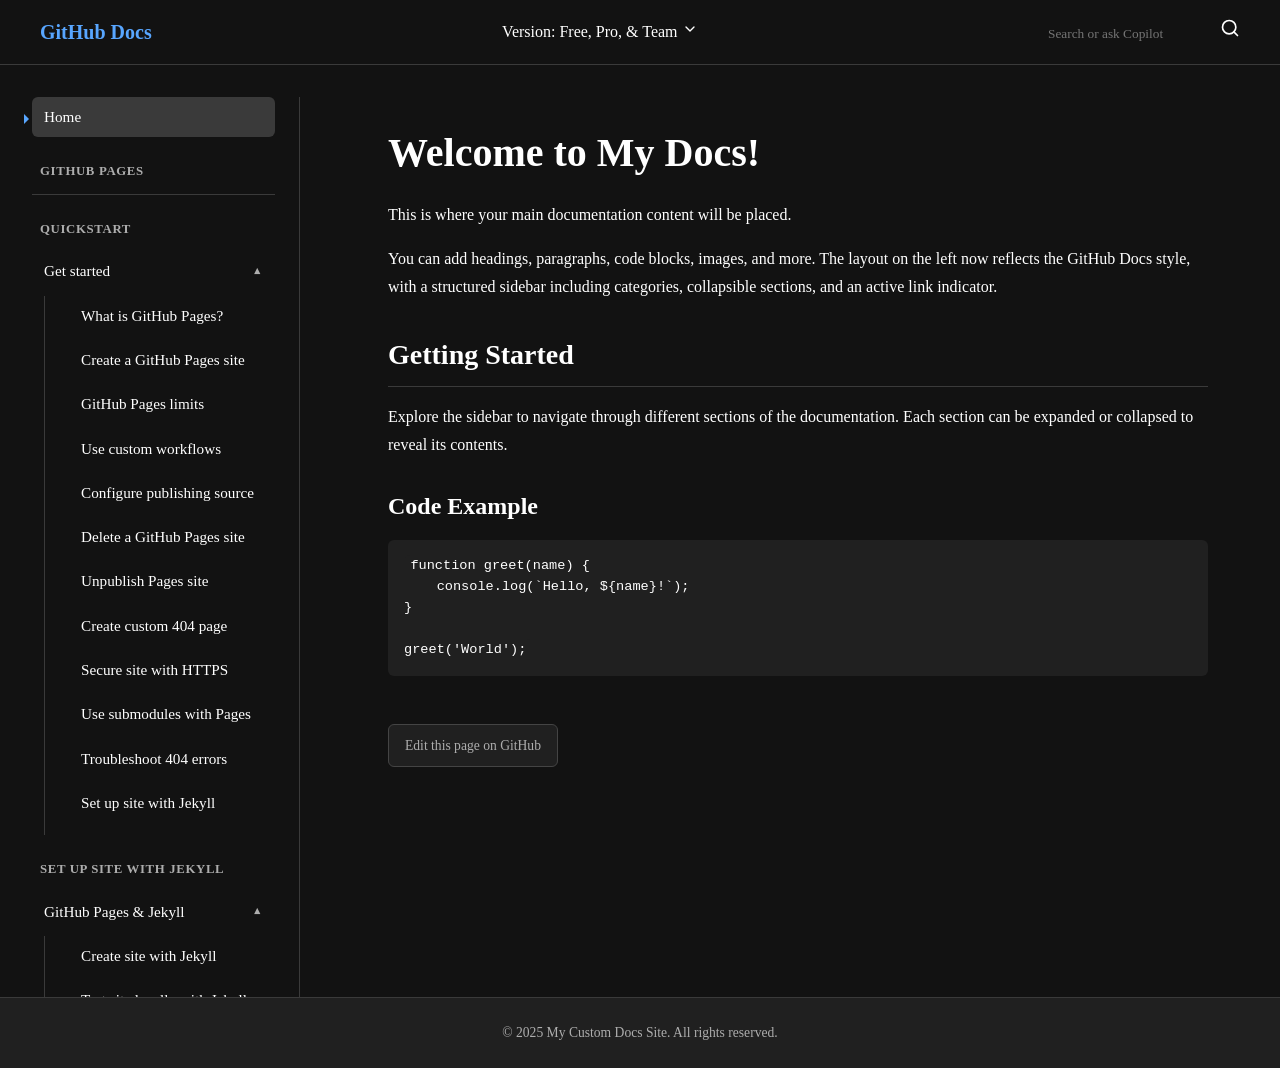
==== index.html @ 4af3e93a "Update index.html" ====
<!DOCTYPE html>
<html lang="en">
<head>
    <meta charset="utf-8">
    <meta name="viewport" content="width=device-width, initial-scale=1">
    <title>GitHub Docs Clone</title> <link rel="icon" type="image/png" href="/assets/cb-345/images/site/favicon.png"> <link rel="stylesheet" href="style.css">
    
    <link href="https://fonts.googleapis.com/css2?family=Inter:wght@400;500;700&display=swap" rel="stylesheet">
    
    <style>
        *, *::before, *::after {
            box-sizing: border-box;
        }
        body, h1, h2, h3, p, ul, ol, li, button, input {
            margin: 0;
            padding: 0;
            font-family: inherit;
        }
        ul, ol {
            list-style: none;
        }
        a {
            text-decoration: none;
            color: inherit;
        }
        button {
            border: none;
            background: none;
            cursor: pointer;
            color: inherit;
            font-family: inherit;
        }
        input {
            border: none;
            outline: none;
            background: transparent;
        }
    </style>
</head>
<body>

    <div id="app-container">
        <div class="mobile-menu-overlay" aria-hidden="true" tabindex="-1"></div>

        <header class="site-header">
            <div class="header-inner">
                <button class="menu-toggle" aria-label="Open menu">
                    <svg viewBox="0 0 24 24" width="24" height="24" stroke="currentColor" stroke-width="2" fill="none" stroke-linecap="round" stroke-linejoin="round">
                        <line x1="3" y1="12" x2="21" y2="12"></line>
                        <line x1="3" y1="6" x2="21" y2="6"></line>
                        <line x1="3" y1="18" x2="21" y2="18"></line>
                    </svg>
                </button>

                <a href="/" class="site-logo">GitHub Docs</a>

                <div class="header-version-selector">
                    <span>Version: Free, Pro, & Team</span>
                    <svg viewBox="0 0 24 24" width="16" height="16" stroke="currentColor" stroke-width="2" fill="none" stroke-linecap="round" stroke-linejoin="round">
                        <polyline points="6 9 12 15 18 9"></polyline>
                    </svg>
                </div>

                <div class="header-search">
                    <input type="text" placeholder="Search or ask Copilot">
                    <button class="search-button" aria-label="Search">
                        <svg viewBox="0 0 24 24" width="20" height="20" stroke="currentColor" stroke-width="2" fill="none" stroke-linecap="round" stroke-linejoin="round">
                            <circle cx="11" cy="11" r="8"></circle>
                            <line x1="21" y1="21" x2="16.65" y2="16.65"></line>
                        </svg>
                    </button>
                </div>
            </div>
        </header>

        <div class="main-layout">
            <aside class="sidebar">
                <nav class="sidebar-nav">
                    <ul>
                        <li><a href="#" class="sidebar-link active">
                            <span class="active-arrow"></span> Home
                        </a></li>
                    </ul>

                    <h4 class="sidebar-category-title">GitHub Pages</h4>
                    <div class="sidebar-divider"></div>

                    <h4 class="sidebar-category-title">Quickstart</h4>
                    <ul>
                        <li class="sidebar-section">
                            <details open>
                                <summary class="sidebar-section-title">Get started</summary>
                                <ul class="sidebar-subsection-list">
                                    <li><a href="#" class="sidebar-link">What is GitHub Pages?</a></li>
                                    <li><a href="#" class="sidebar-link">Create a GitHub Pages site</a></li>
                                    <li><a href="#" class="sidebar-link">GitHub Pages limits</a></li>
                                    <li><a href="#" class="sidebar-link">Use custom workflows</a></li>
                                    <li><a href="#" class="sidebar-link">Configure publishing source</a></li>
                                    <li><a href="#" class="sidebar-link">Delete a GitHub Pages site</a></li>
                                    <li><a href="#" class="sidebar-link">Unpublish Pages site</a></li>
                                    <li><a href="#" class="sidebar-link">Create custom 404 page</a></li>
                                    <li><a href="#" class="sidebar-link">Secure site with HTTPS</a></li>
                                    <li><a href="#" class="sidebar-link">Use submodules with Pages</a></li>
                                    <li><a href="#" class="sidebar-link">Troubleshoot 404 errors</a></li>
                                    <li><a href="#" class="sidebar-link">Set up site with Jekyll</a></li>
                                </ul>
                            </details>
                        </li>
                    </ul>
                    
                    <h4 class="sidebar-category-title">Set up site with Jekyll</h4>
                    <ul>
                        <li class="sidebar-section">
                            <details open>
                                <summary class="sidebar-section-title">GitHub Pages & Jekyll</summary>
                                <ul class="sidebar-subsection-list">
                                    <li><a href="#" class="sidebar-link">Create site with Jekyll</a></li>
                                    <li><a href="#" class="sidebar-link">Test site locally with Jekyll</a></li>
                                    <li><a href="#" class="sidebar-link">Add content to Pages site</a></li>
                                    <li><a href="#" class="sidebar-link">Set Markdown processor</a></li>
                                    <li><a href="#" class="sidebar-link">Add theme to Pages site</a></li>
                                    <li><a href="#" class="sidebar-link">Jekyll build errors for Pages</a></li>
                                    <li><a href="#" class="sidebar-link">Troubleshoot Jekyll errors</a></li>
                                </ul>
                            </details>
                        </li>
                    </ul>

                    <h4 class="sidebar-category-title">Configure a custom domain</h4>
                    <ul>
                        <li class="sidebar-section">
                            <details open>
                                <summary class="sidebar-section-title">Custom domain setup</summary>
                                <ul class="sidebar-subsection-list">
                                    <li><a href="#" class="sidebar-link">About custom domains</a></li>
                                    <li><a href="#" class="sidebar-link">Setting up a custom domain</a></li>
                                    <li><a href="#" class="sidebar-link">Troubleshooting custom domains</a></li>
                                </ul>
                            </details>
                        </li>
                    </ul>
                    </nav>
            </aside>

            <main class="main-content">
                <h1>Welcome to My Docs!</h1>
                <p>This is where your main documentation content will be placed.</p>
                <p>You can add headings, paragraphs, code blocks, images, and more. The layout on the left now reflects the GitHub Docs style, with a structured sidebar including categories, collapsible sections, and an active link indicator.</p>
                
                <h2>Getting Started</h2>
                <p>Explore the sidebar to navigate through different sections of the documentation. Each section can be expanded or collapsed to reveal its contents.</p>

                <h3>Code Example</h3>
                <pre><code>function greet(name) {
    console.log(`Hello, ${name}!`);
}

greet('World');
</code></pre>
                
                <a href="YOUR_GITHUB_EDIT_URL_HERE" class="edit-page-link" target="_blank">
                    Edit this page on GitHub
                </a>

            </main>
        </div>

        <footer class="site-footer">
            <div class="footer-inner">
                <p>&copy; 2025 My Custom Docs Site. All rights reserved.</p>
            </div>
        </footer>
    </div>

    <script src="script.js"></script>

</body>
</html>
---- style.css ----
/* style.css */

:root {
    /* GitHub Docs DARK Theme Color Palette (approximate, based on image) */
    --color-bg-primary: #121212; /* Very dark background for body, header, sidebar */
    --color-bg-secondary: #202020; /* Slightly lighter dark for subtle elements (footer, code) */
    --color-bg-tertiary: #2e2e2e; /* For active sidebar links, search input background */
    --color-text-primary: #ffffff; /* Main white text */
    --color-text-secondary: #adadad; /* Lighter grey for muted text, category titles */
    --color-border-light: #3a3a3a; /* Dark theme borders */
    --color-accent-blue: #58a6ff; /* GitHub blue for links/active states (lighter for dark theme) */
    --color-accent-blue-hover: #79c0ff; /* Even lighter blue on hover */
    --color-input-bg: #2e2e2e; /* Search input background */
    --color-input-border: #444444; /* Search input border */
    --color-shadow-light: rgba(0, 0, 0, 0.4); /* Darker shadow */
    --color-active-link-bg: #3a3a3a; /* Background for active sidebar link */
    --color-active-link-text: #ffffff; /* Text color for active link */
    --color-active-link-arrow: #58a6ff; /* Color for the active link arrow */
}

body {
    font-family: 'Inter', -apple-system, BlinkMacMacFont, "Segoe UI", Helvetica, Arial, sans-serif, "Apple Color Emoji", "Segoe UI Emoji";
    line-height: 1.6;
    color: var(--color-text-primary);
    background-color: var(--color-bg-primary); /* Ensure body background is primary dark */
    min-height: 100vh;
    display: flex;
    flex-direction: column;
    font-size: 16px;
    -webkit-font-smoothing: antialiased;
    -moz-osx-font-smoothing: grayscale;
}

/* --- Basic Reset Enhancements --- */
button {
    font-size: inherit;
}

/* --- Header --- */
.site-header {
    background-color: var(--color-bg-primary);
    border-bottom: 1px solid var(--color-border-light);
    padding: 1rem 1.5rem;
    position: sticky;
    top: 0;
    z-index: 1000;
}

.header-inner {
    max-width: 1200px; /* Header content still has a max-width and is centered */
    margin: 0 auto;
    display: flex;
    align-items: center;
    justify-content: space-between;
    gap: 1.5rem;
}

.site-logo {
    font-size: 1.25rem;
    font-weight: 600;
    color: var(--color-accent-blue);
    flex-shrink: 0;
}

.header-nav ul {
    display: flex;
    gap: 1rem;
}

.header-nav a {
    font-size: 0.9rem;
    font-weight: 500;
    color: var(--color-text-secondary);
    padding: 0.5rem 0.75rem;
    border-radius: 6px;
    transition: background-color 0.2s ease-in-out, color 0.2s ease-in-out;
}

.header-nav a:hover {
    color: var(--color-accent-blue-hover);
    background-color: var(--color-bg-secondary);
}

/* Header Search (for mobile, hidden on desktop) */
.header-search-mobile {
    position: relative;
    display: none; /* Hidden by default on desktop, shown on mobile */
    align-items: center;
    flex-grow: 1;
}
.header-search-mobile input {
    padding: 0.6rem 1rem;
    padding-left: 2.5rem; /* Space for search icon */
    border: 1px solid var(--color-input-border);
    border-radius: 6px;
    background-color: var(--color-input-bg);
    color: var(--color-text-primary);
    font-size: 0.9rem;
    width: 100%;
    transition: border-color 0.2s ease-in-out;
}
.header-search-mobile input::placeholder {
    color: var(--color-text-secondary);
}
.header-search-mobile input:focus {
    border-color: var(--color-accent-blue);
    outline: none;
    box-shadow: 0 0 0 0.15rem rgba(88, 166, 255, 0.25); /* Dark theme shadow */
}
.header-search-mobile .search-button {
    position: absolute;
    left: 0.75rem;
    top: 50%;
    transform: translateY(-50%);
    color: var(--color-text-secondary);
    pointer-events: none;
}

/* Mobile Menu Toggle */
.menu-toggle {
    display: none; /* Hidden by default on desktop */
    background-color: transparent;
    border: 1px solid transparent;
    padding: 0.5rem;
    border-radius: 6px;
    cursor: pointer;
    transition: background-color 0.2s, border-color 0.2s;
}

.menu-toggle svg {
    stroke: var(--color-text-primary);
    width: 20px;
    height: 20px;
}
.menu-toggle:hover {
    background-color: var(--color-bg-secondary);
    border-color: var(--color-border-light);
}

/* --- Main Layout --- */
.main-layout {
    display: flex;
    /* REMOVE max-width and margin: auto to make it hug the left */
    /* max-width: 1200px; */
    /* margin: 2rem auto; */
    width: 100%; /* Take full width */
    margin-top: 2rem; /* Consistent top margin */
    padding: 0; /* Remove padding here as children will have it */
    gap: 0; /* Remove gap here, sidebar and main content handle their own spacing */
    flex: 1;
}

/* --- Sidebar (Desktop) --- */
.sidebar {
    width: 300px; /* Slightly wider to match reference */
    flex-shrink: 0;
    padding: 0 1.5rem 1.5rem 2rem; /* Top, Right, Bottom, Left padding */
    border-right: 1px solid var(--color-border-light);
    background-color: var(--color-bg-primary); /* Ensure sidebar background is primary dark */
    position: sticky;
    top: 0; /* Changed to 0 so it sticks right below the header */
    height: 100vh; /* Make it full height of viewport */
    overflow-y: auto;
    z-index: 999; /* Below header, above overlay */

    /* For mobile menu drawer. Hidden by default on desktop. */
    display: block;
    transform: translateX(0);
    transition: none;
}

.sidebar-header {
    margin-top: 1rem; /* Space from top of sidebar scroll area */
    margin-bottom: 1rem;
    padding-bottom: 0.5rem;
    border-bottom: 1px solid var(--color-border-light);
}

.sidebar-title {
    font-size: 1.15rem;
    font-weight: 600;
    color: var(--color-text-primary);
    margin-bottom: 0.25rem;
    display: block;
}

.sidebar-version {
    font-size: 0.85rem;
    color: var(--color-text-secondary);
}

.sidebar-search {
    position: relative;
    display: flex; /* Always display sidebar search on desktop */
    align-items: center;
    margin-bottom: 1.5rem;
}

.sidebar-search input {
    width: 100%;
    padding: 0.6rem 1rem;
    padding-left: 2.2rem;
    border: 1px solid var(--color-input-border);
    border-radius: 6px;
    background-color: var(--color-input-bg); /* Use specific input background */
    color: var(--color-text-primary);
    font-size: 0.9rem;
    transition: border-color 0.2s ease-in-out;
}

.sidebar-search input::placeholder {
    color: var(--color-text-secondary);
}

.sidebar-search input:focus {
    border-color: var(--color-accent-blue);
    outline: none;
    box-shadow: 0 0 0 0.15rem rgba(88, 166, 255, 0.25);
}

.sidebar-search .search-button {
    position: absolute;
    left: 0.75rem;
    top: 50%;
    transform: translateY(-50%);
    color: var(--color-text-secondary);
    pointer-events: none;
}


/* Sidebar Navigation (Collapsible Sections & Links) */
.sidebar-nav ul {
    margin-bottom: 1rem;
}

.sidebar-nav ul:last-child {
    margin-bottom: 0;
}

/* Category Titles (e.g., GitHub Pages, Quickstart) */
.sidebar-category-title {
    font-size: 0.8rem;
    font-weight: 600;
    color: var(--color-text-secondary);
    text-transform: uppercase;
    letter-spacing: 0.05em;
    margin-top: 1.5rem;
    margin-bottom: 0.75rem;
    padding: 0 0.5rem;
}

/* Divider below category title */
.sidebar-divider {
    border-top: 1px solid var(--color-border-light);
    margin: 0.5rem 0;
}

/* Individual Sidebar Links (e.g., Home, or inside subsections) */
.sidebar-link {
    display: flex;
    align-items: center;
    padding: 0.5rem 0.75rem;
    font-size: 0.95rem;
    font-weight: 400;
    color: var(--color-text-primary);
    border-radius: 6px;
    position: relative;
    transition: background-color 0.15s ease-in-out, color 0.15s ease-in-out;
}

.sidebar-link:hover {
    background-color: var(--color-bg-tertiary); /* Darker hover background */
    color: var(--color-accent-blue-hover); /* Lighter blue on hover */
}

/* Active Sidebar Link (Home) */
.sidebar-link.active {
    background-color: var(--color-active-link-bg); /* Darker grey for active */
    color: var(--color-active-link-text); /* White text */
    font-weight: 500;
}

/* Active Link Arrow */
.sidebar-link.active .active-arrow {
    position: absolute;
    left: -8px; /* Adjust to place arrow outside the link box */
    width: 0;
    height: 0;
    border-top: 5px solid transparent;
    border-bottom: 5px solid transparent;
    border-left: 5px solid var(--color-active-link-arrow); /* Blue arrow */
    transform: translateY(2px); /* Minor vertical adjustment */
}


/* Collapsible Section (Details/Summary) Styling */
.sidebar-section {
    margin-bottom: 0.25rem;
}

.sidebar-section-title {
    display: flex;
    align-items: center;
    justify-content: space-between;
    padding: 0.5rem 0.75rem;
    font-weight: 500;
    color: var(--color-text-primary);
    cursor: pointer;
    font-size: 0.95rem;
    transition: color 0.15s ease-in-out, background-color 0.15s ease-in-out;
    list-style: none; /* Hide default triangle/arrow */
    border-radius: 6px;
}
/* Hide default summary marker across browsers */
.sidebar-section-title::-webkit-details-marker {
    display: none;
}
.sidebar-section-title::marker { /* For Firefox */
    display: none;
}

.sidebar-section-title:hover {
    background-color: var(--color-bg-tertiary);
    color: var(--color-accent-blue-hover);
}

/* Custom dropdown arrow for summary */
.sidebar-section-title::after {
    content: '▼'; /* Down arrow */
    font-size: 0.7em;
    color: var(--color-text-secondary);
    transition: transform 0.2s ease-in-out;
    margin-left: 0.5rem;
}

.sidebar-section > details[open] > .sidebar-section-title::after {
    transform: rotate(180deg); /* Up arrow when open */
}

.sidebar-subsection-list {
    margin-top: 0.25rem;
    padding-left: 1.5rem;
    border-left: 1px solid var(--color-border-light);
    margin-left: 0.75rem;
    padding-bottom: 0.5rem;
}

.sidebar-subsection-list li {
    margin-bottom: 0.25rem;
}


/* --- Main Content --- */
.main-content {
    flex-grow: 1;
    min-width: 0; /* Allow content to shrink if needed */
    padding: 2rem 2rem 2rem 3rem; /* Top, Right, Bottom, Left padding */
    background-color: var(--color-bg-primary); /* Ensure content area is primary dark */
    max-width: 900px; /* Content within its column has a max-width for readability */
    margin: 0 auto; /* Center content within its column */
    /* Removed padding-left from here as it's now part of overall padding */
}

.main-content h1 {
    font-size: 2.5rem;
    font-weight: 600;
    margin-bottom: 1.5rem;
    line-height: 1.2;
    color: var(--color-text-primary);
}

.main-content p {
    font-size: 1rem;
    line-height: 1.75;
    margin-bottom: 1rem;
    color: var(--color-text-primary);
}

.main-content h2 {
    font-size: 1.75rem;
    font-weight: 600;
    margin-top: 2rem;
    margin-bottom: 1rem;
    padding-bottom: 0.5rem;
    border-bottom: 1px solid var(--color-border-light);
    color: var(--color-text-primary);
}

.main-content h3 {
    font-size: 1.5rem;
    font-weight: 600;
    margin-top: 1.75rem;
    margin-bottom: 0.75rem;
    color: var(--color-text-primary);
}

.main-content pre {
    background-color: var(--color-bg-secondary); /* Darker background for code blocks */
    border-radius: 6px;
    padding: 1rem;
    overflow-x: auto;
    font-family: SFMono-Regular, Consolas, "Liberation Mono", Menlo, Courier, monospace;
    font-size: 0.9rem;
    line-height: 1.45;
    margin-bottom: 1rem;
    color: var(--color-text-primary); /* Ensure code text is white */
}

.main-content code {
    font-family: SFMono-Regular, Consolas, "Liberation Mono", Menlo, Courier, monospace;
    font-size: 0.85rem;
    background-color: var(--color-bg-secondary); /* Match pre background for inline code */
    padding: 0.2rem 0.4rem;
    border-radius: 6px;
    color: var(--color-text-primary); /* Ensure inline code text is white */
}

.edit-page-link {
    display: inline-flex;
    align-items: center;
    gap: 0.5rem;
    padding: 0.6rem 1rem;
    background-color: var(--color-bg-secondary);
    border: 1px solid var(--color-input-border);
    border-radius: 6px;
    font-size: 0.85rem;
    color: var(--color-text-secondary);
    transition: background-color 0.15s ease-in-out, border-color 0.15s ease-in-out, color 0.15s ease-in-out;
    margin-top: 2rem;
}

.edit-page-link:hover {
    background-color: var(--color-bg-tertiary);
    border-color: var(--color-border-light);
    color: var(--color-text-primary);
}

/* --- Footer --- */
.site-footer {
    background-color: var(--color-bg-secondary);
    border-top: 1px solid var(--color-border-light);
    padding: 1.5rem;
    text-align: center;
    color: var(--color-text-secondary);
    font-size: 0.85rem;
    margin-top: auto;
}

/* --- Mobile Menu Drawer & Responsiveness --- */
@media (max-width: 992px) {
    .header-inner {
        justify-content: space-between;
        gap: 0.5rem;
    }

    .header-nav {
        display: none;
    }

    .header-search-mobile {
        display: flex; /* Show mobile header search */
        flex-grow: 1;
        margin-right: 0;
    }

    .menu-toggle {
        display: block;
        order: -1;
    }

    /* Adjust main layout for mobile */
    .main-layout {
        flex-direction: column;
        padding: 0; /* Reset for mobile */
        margin-top: 1rem; /* Consistent top margin */
        gap: 0;
    }

    /* Sidebar as a mobile drawer */
    .sidebar {
        position: fixed;
        top: 0;
        left: 0;
        width: 80%;
        max-width: 320px;
        height: 100vh;
        overflow-y: auto;
        background-color: var(--color-bg-primary);
        border-right: 1px solid var(--color-border-light);
        box-shadow: 2px 0 5px rgba(0, 0, 0, 0.4); /* Darker shadow for dark theme */
        z-index: 1002;
        transform: translateX(-100%);
        transition: transform 0.3s ease-in-out;
        padding: 1rem 1.5rem 1.5rem 1.5rem; /* Adjusted padding for drawer */
    }

    .sidebar.is-open {
        transform: translateX(0);
    }

    .mobile-menu-overlay {
        display: none;
        position: fixed;
        top: 0;
        left: 0;
        width: 100%;
        height: 100%;
        background-color: rgba(0, 0, 0, 0.6); /* Darker overlay for dark theme */
        z-index: 1001;
    }

    .mobile-menu-overlay.is-visible {
        display: block;
    }

    /* Hide desktop-specific sidebar search on mobile drawer */
    .sidebar-search {
        display: none;
    }
    
    /* Main content on mobile - no fixed sidebar, full width */
    .main-content {
        max-width: 100%; /* Take full width on mobile */
        padding: 1rem 1rem 2rem 1rem; /* Adjust padding for mobile */
        margin: 0; /* Remove auto margin on mobile */
    }

    body.no-scroll {
        overflow: hidden;
    }
}

/* Hide header-search-mobile on very small screens to simplify header if needed */
@media (max-width: 768px) {
    .header-search-mobile {
        display: none;
    }
    .header-inner {
        justify-content: flex-start;
        gap: 1rem;
    }
    .site-logo {
        flex-grow: 1;
        text-align: center;
    }
}
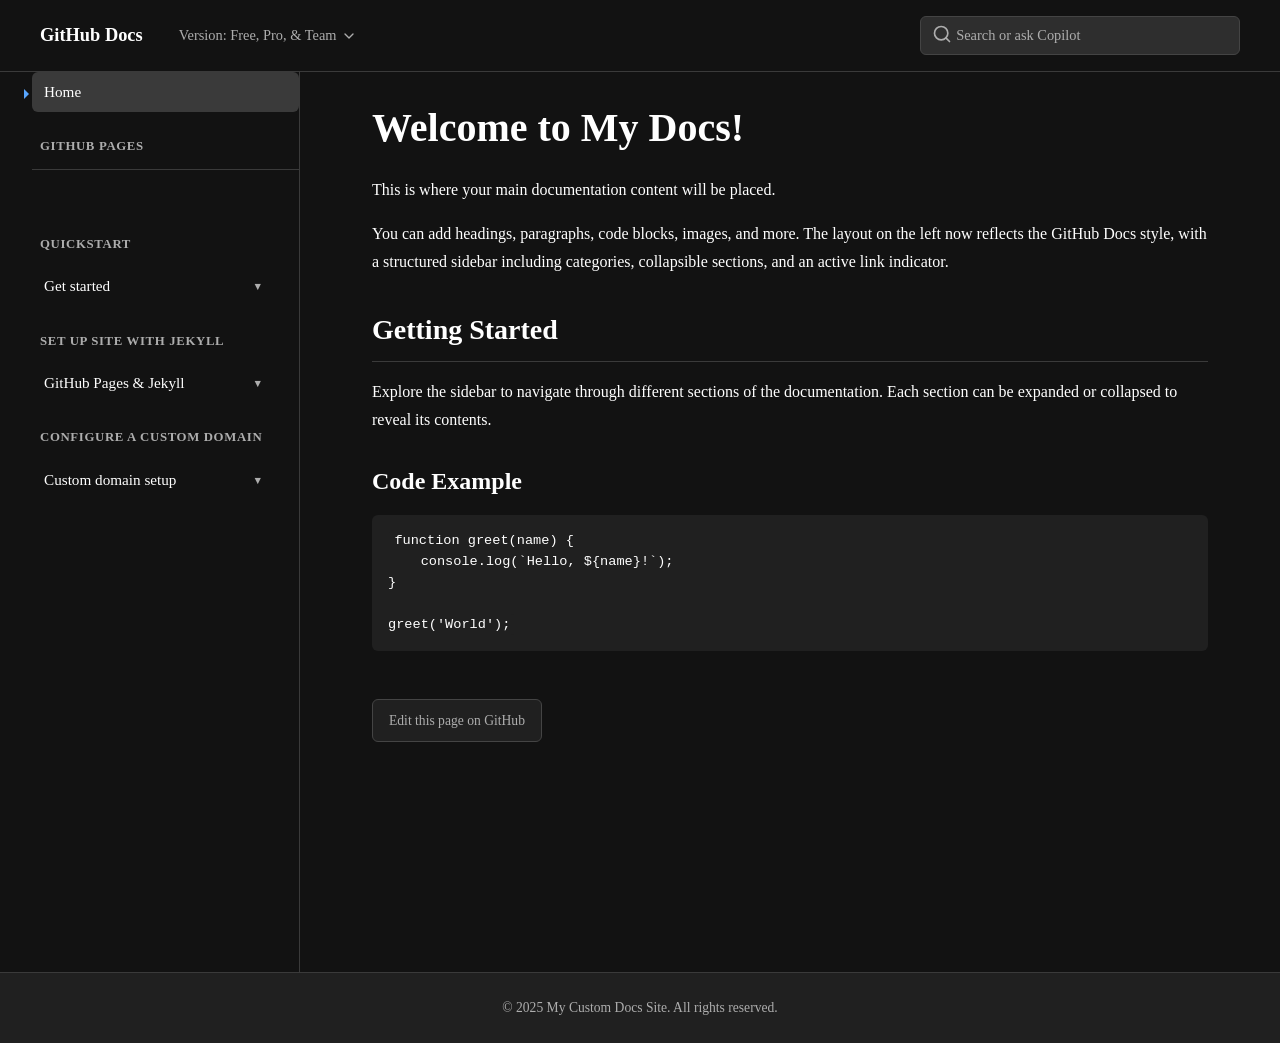
==== commit 346eb728: "Update index.html" ====
--- a/index.html
+++ b/index.html
@@ -3,7 +3,8 @@
 <head>
     <meta charset="utf-8">
     <meta name="viewport" content="width=device-width, initial-scale=1">
-    <title>GitHub Docs Clone</title> <link rel="icon" type="image/png" href="/assets/cb-345/images/site/favicon.png"> <link rel="stylesheet" href="style.css">
+    <title>GitHub Docs Clone</title>
+    <link rel="icon" type="image/png" href="/assets/cb-345/images/site/favicon.png"> <link rel="stylesheet" href="style.css">
     
     <link href="https://fonts.googleapis.com/css2?family=Inter:wght@400;500;700&display=swap" rel="stylesheet">
     
@@ -75,21 +76,20 @@
 
         <div class="main-layout">
             <aside class="sidebar">
+                <div class="sidebar-header">
+                    <a href="#" class="sidebar-link active">
+                        <span class="active-arrow"></span> Home
+                    </a>
+                    <h4 class="sidebar-category-title">GitHub Pages</h4>
+                </div>
+                
+                <div class="sidebar-divider"></div>
+
                 <nav class="sidebar-nav">
-                    <ul>
-                        <li><a href="#" class="sidebar-link active">
-                            <span class="active-arrow"></span> Home
-                        </a></li>
-                    </ul>
-
-                    <h4 class="sidebar-category-title">GitHub Pages</h4>
-                    <div class="sidebar-divider"></div>
-
                     <h4 class="sidebar-category-title">Quickstart</h4>
                     <ul>
                         <li class="sidebar-section">
-                            <details open>
-                                <summary class="sidebar-section-title">Get started</summary>
+                            <details> <summary class="sidebar-section-title">Get started</summary>
                                 <ul class="sidebar-subsection-list">
                                     <li><a href="#" class="sidebar-link">What is GitHub Pages?</a></li>
                                     <li><a href="#" class="sidebar-link">Create a GitHub Pages site</a></li>
@@ -111,8 +111,7 @@
                     <h4 class="sidebar-category-title">Set up site with Jekyll</h4>
                     <ul>
                         <li class="sidebar-section">
-                            <details open>
-                                <summary class="sidebar-section-title">GitHub Pages & Jekyll</summary>
+                            <details> <summary class="sidebar-section-title">GitHub Pages & Jekyll</summary>
                                 <ul class="sidebar-subsection-list">
                                     <li><a href="#" class="sidebar-link">Create site with Jekyll</a></li>
                                     <li><a href="#" class="sidebar-link">Test site locally with Jekyll</a></li>
@@ -129,8 +128,7 @@
                     <h4 class="sidebar-category-title">Configure a custom domain</h4>
                     <ul>
                         <li class="sidebar-section">
-                            <details open>
-                                <summary class="sidebar-section-title">Custom domain setup</summary>
+                            <details> <summary class="sidebar-section-title">Custom domain setup</summary>
                                 <ul class="sidebar-subsection-list">
                                     <li><a href="#" class="sidebar-link">About custom domains</a></li>
                                     <li><a href="#" class="sidebar-link">Setting up a custom domain</a></li>
--- a/style.css
+++ b/style.css
@@ -19,16 +19,44 @@
 }
 
 body {
-    font-family: 'Inter', -apple-system, BlinkMacMacFont, "Segoe UI", Helvetica, Arial, sans-serif, "Apple Color Emoji", "Segoe UI Emoji";
+    font-family: 'Inter', -apple-system, BlinkMacSystemFont, "Segoe UI", Helvetica, Arial, sans-serif, "Apple Color Emoji", "Segoe UI Emoji";
     line-height: 1.6;
     color: var(--color-text-primary);
-    background-color: var(--color-bg-primary); /* Ensure body background is primary dark */
+    background-color: var(--color-bg-primary);
     min-height: 100vh;
     display: flex;
     flex-direction: column;
     font-size: 16px;
     -webkit-font-smoothing: antialiased;
     -moz-osx-font-smoothing: grayscale;
+}
+
+/* --- CUSTOM SCROLLBAR STYLING --- */
+/* For WebKit browsers (Chrome, Safari) */
+::-webkit-scrollbar {
+    width: 8px; /* Width of the scrollbar */
+    height: 8px; /* Height for horizontal scrollbar */
+}
+
+::-webkit-scrollbar-track {
+    background: transparent; /* No track background for a cleaner look */
+}
+
+::-webkit-scrollbar-thumb {
+    background-color: #555; /* Color of the scrollbar thumb */
+    border-radius: 4px; /* Rounded corners for the thumb */
+    border: 2px solid transparent; /* Transparent border makes it thinner */
+    background-clip: padding-box; /* Ensures border is outside the fill */
+}
+
+::-webkit-scrollbar-thumb:hover {
+    background-color: #777; /* Darker on hover */
+}
+
+/* For Firefox */
+html {
+    scrollbar-width: thin; /* "auto" or "thin" */
+    scrollbar-color: #555 transparent; /* thumb color track color */
 }
 
 /* --- Basic Reset Enhancements --- */
@@ -47,67 +75,68 @@
 }
 
 .header-inner {
-    max-width: 1200px; /* Header content still has a max-width and is centered */
+    max-width: 1200px; /* Still keeps header content aligned like GitHub Docs */
     margin: 0 auto;
     display: flex;
     align-items: center;
-    justify-content: space-between;
-    gap: 1.5rem;
+    gap: 1.5rem; /* Space between elements */
 }
 
 .site-logo {
-    font-size: 1.25rem;
+    font-size: 1.15rem; /* Slightly smaller to match ref */
     font-weight: 600;
-    color: var(--color-accent-blue);
+    color: var(--color-text-primary); /* White text */
     flex-shrink: 0;
 }
 
-.header-nav ul {
+.header-version-selector {
     display: flex;
-    gap: 1rem;
-}
-
-.header-nav a {
+    align-items: center;
+    gap: 0.25rem;
     font-size: 0.9rem;
-    font-weight: 500;
     color: var(--color-text-secondary);
     padding: 0.5rem 0.75rem;
     border-radius: 6px;
-    transition: background-color 0.2s ease-in-out, color 0.2s ease-in-out;
-}
-
-.header-nav a:hover {
-    color: var(--color-accent-blue-hover);
-    background-color: var(--color-bg-secondary);
-}
-
-/* Header Search (for mobile, hidden on desktop) */
-.header-search-mobile {
+    background-color: transparent; /* No background by default */
+    cursor: pointer;
+    transition: background-color 0.2s ease-in-out;
+}
+.header-version-selector:hover {
+    background-color: var(--color-bg-tertiary); /* Hover background */
+}
+.header-version-selector svg {
+    stroke: var(--color-text-secondary);
+}
+
+/* Main Header Search Box (Desktop) */
+.header-search {
     position: relative;
-    display: none; /* Hidden by default on desktop, shown on mobile */
+    display: flex; /* Display by default for desktop */
     align-items: center;
-    flex-grow: 1;
-}
-.header-search-mobile input {
+    flex-grow: 1; /* Allows it to take available space */
+    max-width: 320px; /* Constrain search bar width */
+    margin-left: auto; /* Push to the right within header-inner */
+}
+.header-search input {
+    width: 100%;
     padding: 0.6rem 1rem;
-    padding-left: 2.5rem; /* Space for search icon */
+    padding-left: 2.2rem;
     border: 1px solid var(--color-input-border);
     border-radius: 6px;
     background-color: var(--color-input-bg);
     color: var(--color-text-primary);
     font-size: 0.9rem;
-    width: 100%;
     transition: border-color 0.2s ease-in-out;
 }
-.header-search-mobile input::placeholder {
-    color: var(--color-text-secondary);
-}
-.header-search-mobile input:focus {
+.header-search input::placeholder {
+    color: var(--color-text-secondary);
+}
+.header-search input:focus {
     border-color: var(--color-accent-blue);
     outline: none;
-    box-shadow: 0 0 0 0.15rem rgba(88, 166, 255, 0.25); /* Dark theme shadow */
-}
-.header-search-mobile .search-button {
+    box-shadow: 0 0 0 0.15rem rgba(88, 166, 255, 0.25);
+}
+.header-search .search-button {
     position: absolute;
     left: 0.75rem;
     top: 50%;
@@ -116,7 +145,8 @@
     pointer-events: none;
 }
 
-/* Mobile Menu Toggle */
+
+/* Hamburger menu for mobile */
 .menu-toggle {
     display: none; /* Hidden by default on desktop */
     background-color: transparent;
@@ -126,7 +156,6 @@
     cursor: pointer;
     transition: background-color 0.2s, border-color 0.2s;
 }
-
 .menu-toggle svg {
     stroke: var(--color-text-primary);
     width: 20px;
@@ -140,28 +169,25 @@
 /* --- Main Layout --- */
 .main-layout {
     display: flex;
-    /* REMOVE max-width and margin: auto to make it hug the left */
-    /* max-width: 1200px; */
-    /* margin: 2rem auto; */
     width: 100%; /* Take full width */
-    margin-top: 2rem; /* Consistent top margin */
-    padding: 0; /* Remove padding here as children will have it */
-    gap: 0; /* Remove gap here, sidebar and main content handle their own spacing */
-    flex: 1;
+    flex: 1; /* Allows it to grow and fill available space */
+    /* Remove padding from main-layout here */
+    padding: 0; 
 }
 
 /* --- Sidebar (Desktop) --- */
 .sidebar {
-    width: 300px; /* Slightly wider to match reference */
+    width: 300px;
     flex-shrink: 0;
-    padding: 0 1.5rem 1.5rem 2rem; /* Top, Right, Bottom, Left padding */
+    /* Adjust padding to remove the 1.5rem right padding for border and move it to main-content */
+    padding: 0 0 1.5rem 2rem; /* Top, Right(0), Bottom, Left */
     border-right: 1px solid var(--color-border-light);
-    background-color: var(--color-bg-primary); /* Ensure sidebar background is primary dark */
+    background-color: var(--color-bg-primary);
     position: sticky;
-    top: 0; /* Changed to 0 so it sticks right below the header */
+    top: 0; /* Sticky to top of viewport (below header) */
     height: 100vh; /* Make it full height of viewport */
-    overflow-y: auto;
-    z-index: 999; /* Below header, above overlay */
+    overflow-y: auto; /* Allow scrolling within the sidebar */
+    z-index: 999;
 
     /* For mobile menu drawer. Hidden by default on desktop. */
     display: block;
@@ -169,63 +195,14 @@
     transition: none;
 }
 
-.sidebar-header {
-    margin-top: 1rem; /* Space from top of sidebar scroll area */
-    margin-bottom: 1rem;
-    padding-bottom: 0.5rem;
-    border-bottom: 1px solid var(--color-border-light);
-}
-
-.sidebar-title {
-    font-size: 1.15rem;
-    font-weight: 600;
-    color: var(--color-text-primary);
-    margin-bottom: 0.25rem;
-    display: block;
-}
-
-.sidebar-version {
-    font-size: 0.85rem;
-    color: var(--color-text-secondary);
-}
-
-.sidebar-search {
-    position: relative;
-    display: flex; /* Always display sidebar search on desktop */
-    align-items: center;
-    margin-bottom: 1.5rem;
-}
-
-.sidebar-search input {
-    width: 100%;
-    padding: 0.6rem 1rem;
-    padding-left: 2.2rem;
-    border: 1px solid var(--color-input-border);
-    border-radius: 6px;
-    background-color: var(--color-input-bg); /* Use specific input background */
-    color: var(--color-text-primary);
-    font-size: 0.9rem;
-    transition: border-color 0.2s ease-in-out;
-}
-
-.sidebar-search input::placeholder {
-    color: var(--color-text-secondary);
-}
-
-.sidebar-search input:focus {
-    border-color: var(--color-accent-blue);
-    outline: none;
-    box-shadow: 0 0 0 0.15rem rgba(88, 166, 255, 0.25);
-}
-
-.sidebar-search .search-button {
-    position: absolute;
-    left: 0.75rem;
-    top: 50%;
-    transform: translateY(-50%);
-    color: var(--color-text-secondary);
-    pointer-events: none;
-}
+/* Specific padding for sidebar content */
+.sidebar-nav {
+    padding-top: 2rem; /* Space from the top of the scrollable sidebar */
+    padding-right: 1.5rem; /* Internal padding for nav items */
+}
+
+/* No sidebar-header or sidebar-search in HTML anymore */
+/* Remove their specific CSS rules if they exist from previous versions to avoid conflicts */
 
 
 /* Sidebar Navigation (Collapsible Sections & Links) */
@@ -269,27 +246,27 @@
 }
 
 .sidebar-link:hover {
-    background-color: var(--color-bg-tertiary); /* Darker hover background */
-    color: var(--color-accent-blue-hover); /* Lighter blue on hover */
+    background-color: var(--color-bg-tertiary);
+    color: var(--color-accent-blue-hover);
 }
 
 /* Active Sidebar Link (Home) */
 .sidebar-link.active {
-    background-color: var(--color-active-link-bg); /* Darker grey for active */
-    color: var(--color-active-link-text); /* White text */
+    background-color: var(--color-active-link-bg);
+    color: var(--color-active-link-text);
     font-weight: 500;
 }
 
 /* Active Link Arrow */
 .sidebar-link.active .active-arrow {
     position: absolute;
-    left: -8px; /* Adjust to place arrow outside the link box */
+    left: -8px;
     width: 0;
     height: 0;
     border-top: 5px solid transparent;
     border-bottom: 5px solid transparent;
-    border-left: 5px solid var(--color-active-link-arrow); /* Blue arrow */
-    transform: translateY(2px); /* Minor vertical adjustment */
+    border-left: 5px solid var(--color-active-link-arrow);
+    transform: translateY(2px);
 }
 
 
@@ -326,7 +303,7 @@
 
 /* Custom dropdown arrow for summary */
 .sidebar-section-title::after {
-    content: '▼'; /* Down arrow */
+    content: '▼';
     font-size: 0.7em;
     color: var(--color-text-secondary);
     transition: transform 0.2s ease-in-out;
@@ -334,7 +311,7 @@
 }
 
 .sidebar-section > details[open] > .sidebar-section-title::after {
-    transform: rotate(180deg); /* Up arrow when open */
+    transform: rotate(180deg);
 }
 
 .sidebar-subsection-list {
@@ -353,12 +330,12 @@
 /* --- Main Content --- */
 .main-content {
     flex-grow: 1;
-    min-width: 0; /* Allow content to shrink if needed */
-    padding: 2rem 2rem 2rem 3rem; /* Top, Right, Bottom, Left padding */
-    background-color: var(--color-bg-primary); /* Ensure content area is primary dark */
-    max-width: 900px; /* Content within its column has a max-width for readability */
-    margin: 0 auto; /* Center content within its column */
-    /* Removed padding-left from here as it's now part of overall padding */
+    min-width: 0;
+    padding: 2rem; /* Consistent padding around content */
+    background-color: var(--color-bg-primary);
+    /* Internal max-width and centering for readability within the content column */
+    max-width: 900px;
+    margin: 0 auto;
 }
 
 .main-content h1 {
@@ -395,7 +372,7 @@
 }
 
 .main-content pre {
-    background-color: var(--color-bg-secondary); /* Darker background for code blocks */
+    background-color: var(--color-bg-secondary);
     border-radius: 6px;
     padding: 1rem;
     overflow-x: auto;
@@ -403,16 +380,16 @@
     font-size: 0.9rem;
     line-height: 1.45;
     margin-bottom: 1rem;
-    color: var(--color-text-primary); /* Ensure code text is white */
+    color: var(--color-text-primary);
 }
 
 .main-content code {
     font-family: SFMono-Regular, Consolas, "Liberation Mono", Menlo, Courier, monospace;
     font-size: 0.85rem;
-    background-color: var(--color-bg-secondary); /* Match pre background for inline code */
+    background-color: var(--color-bg-secondary);
     padding: 0.2rem 0.4rem;
     border-radius: 6px;
-    color: var(--color-text-primary); /* Ensure inline code text is white */
+    color: var(--color-text-primary);
 }
 
 .edit-page-link {
@@ -453,14 +430,10 @@
         gap: 0.5rem;
     }
 
-    .header-nav {
+    /* Hide header-search and version on mobile */
+    .header-search,
+    .header-version-selector {
         display: none;
-    }
-
-    .header-search-mobile {
-        display: flex; /* Show mobile header search */
-        flex-grow: 1;
-        margin-right: 0;
     }
 
     .menu-toggle {
@@ -471,8 +444,8 @@
     /* Adjust main layout for mobile */
     .main-layout {
         flex-direction: column;
-        padding: 0; /* Reset for mobile */
-        margin-top: 1rem; /* Consistent top margin */
+        padding: 0;
+        margin-top: 0; /* Remove top margin on mobile */
         gap: 0;
     }
 
@@ -487,11 +460,12 @@
         overflow-y: auto;
         background-color: var(--color-bg-primary);
         border-right: 1px solid var(--color-border-light);
-        box-shadow: 2px 0 5px rgba(0, 0, 0, 0.4); /* Darker shadow for dark theme */
+        box-shadow: 2px 0 5px rgba(0, 0, 0, 0.4);
         z-index: 1002;
         transform: translateX(-100%);
         transition: transform 0.3s ease-in-out;
-        padding: 1rem 1.5rem 1.5rem 1.5rem; /* Adjusted padding for drawer */
+        /* Re-add padding for the mobile drawer content */
+        padding: 1rem 1.5rem 1.5rem 1.5rem;
     }
 
     .sidebar.is-open {
@@ -505,7 +479,7 @@
         left: 0;
         width: 100%;
         height: 100%;
-        background-color: rgba(0, 0, 0, 0.6); /* Darker overlay for dark theme */
+        background-color: rgba(0, 0, 0, 0.6);
         z-index: 1001;
     }
 
@@ -513,16 +487,17 @@
         display: block;
     }
 
-    /* Hide desktop-specific sidebar search on mobile drawer */
-    .sidebar-search {
-        display: none;
+    /* Sidebar nav padding adjustment for mobile drawer */
+    .sidebar-nav {
+        padding-top: 0; /* No extra padding for mobile drawer */
+        padding-right: 0; /* No extra padding for mobile drawer */
     }
     
     /* Main content on mobile - no fixed sidebar, full width */
     .main-content {
-        max-width: 100%; /* Take full width on mobile */
+        max-width: 100%;
         padding: 1rem 1rem 2rem 1rem; /* Adjust padding for mobile */
-        margin: 0; /* Remove auto margin on mobile */
+        margin: 0;
     }
 
     body.no-scroll {
@@ -530,17 +505,18 @@
     }
 }
 
-/* Hide header-search-mobile on very small screens to simplify header if needed */
+/* Adjustments for very small screens (if needed) */
 @media (max-width: 768px) {
-    .header-search-mobile {
-        display: none;
-    }
     .header-inner {
+        flex-wrap: wrap; /* Allow header items to wrap */
         justify-content: flex-start;
-        gap: 1rem;
+        gap: 0.5rem;
     }
     .site-logo {
-        flex-grow: 1;
-        text-align: center;
-    }
-}
+        flex-grow: 1; /* Allow logo to take more space if other items are hidden */
+        text-align: left;
+    }
+    .menu-toggle {
+        margin-right: 0.5rem; /* Space between toggle and logo */
+    }
+}
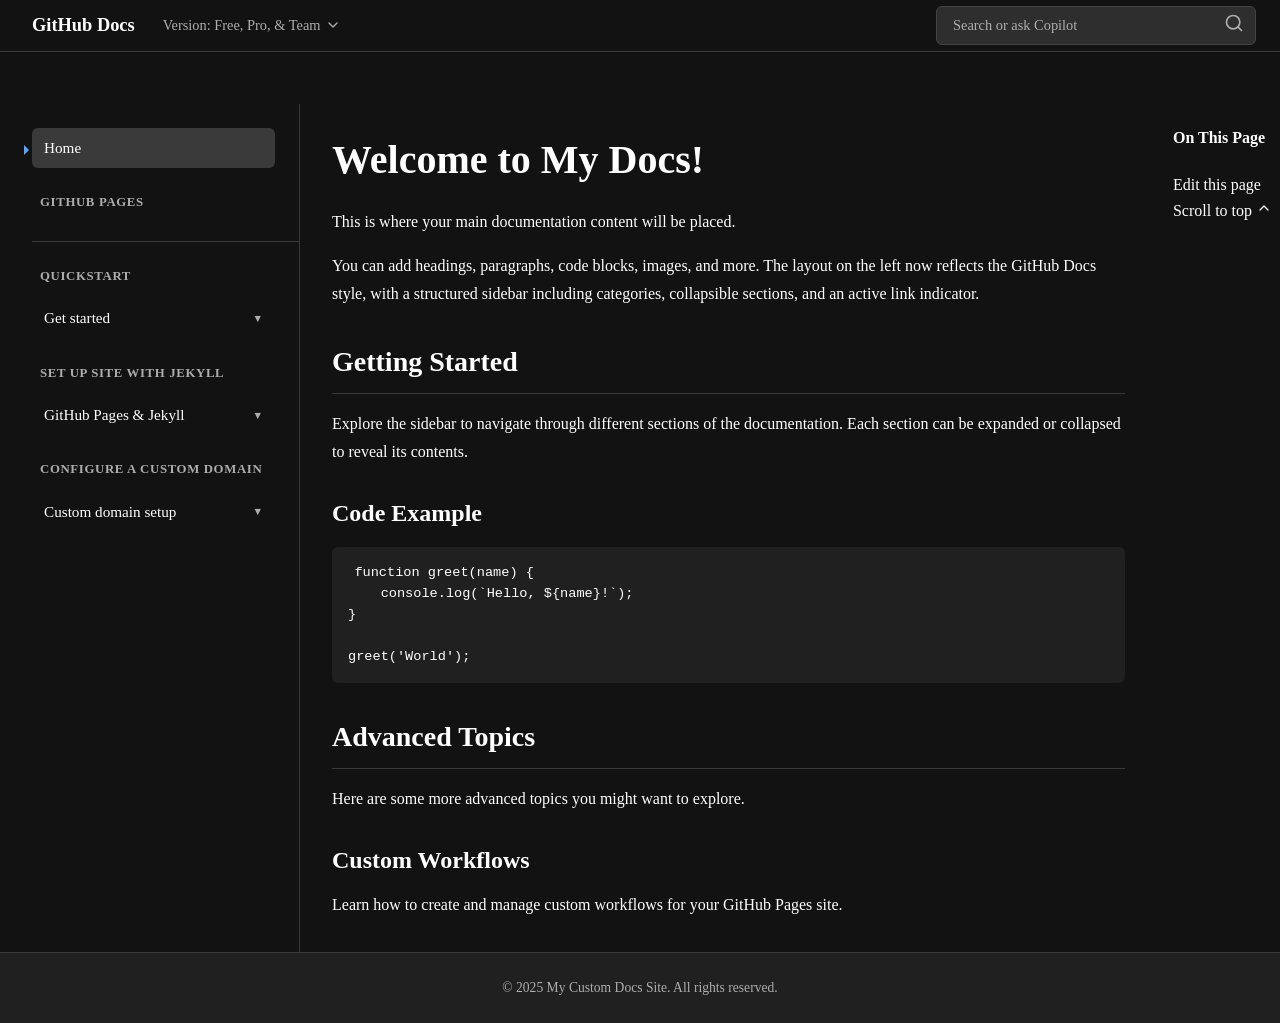
==== commit 39e55815: "Update index.html" ====
--- a/index.html
+++ b/index.html
@@ -78,7 +78,8 @@
             <aside class="sidebar">
                 <div class="sidebar-header">
                     <a href="#" class="sidebar-link active">
-                        <span class="active-arrow"></span> Home
+                        <span class="active-arrow"></span>
+                        Home
                     </a>
                     <h4 class="sidebar-category-title">GitHub Pages</h4>
                 </div>
@@ -89,7 +90,8 @@
                     <h4 class="sidebar-category-title">Quickstart</h4>
                     <ul>
                         <li class="sidebar-section">
-                            <details> <summary class="sidebar-section-title">Get started</summary>
+                            <details>
+                                <summary class="sidebar-section-title">Get started</summary>
                                 <ul class="sidebar-subsection-list">
                                     <li><a href="#" class="sidebar-link">What is GitHub Pages?</a></li>
                                     <li><a href="#" class="sidebar-link">Create a GitHub Pages site</a></li>
@@ -111,7 +113,8 @@
                     <h4 class="sidebar-category-title">Set up site with Jekyll</h4>
                     <ul>
                         <li class="sidebar-section">
-                            <details> <summary class="sidebar-section-title">GitHub Pages & Jekyll</summary>
+                            <details>
+                                <summary class="sidebar-section-title">GitHub Pages & Jekyll</summary>
                                 <ul class="sidebar-subsection-list">
                                     <li><a href="#" class="sidebar-link">Create site with Jekyll</a></li>
                                     <li><a href="#" class="sidebar-link">Test site locally with Jekyll</a></li>
@@ -128,7 +131,8 @@
                     <h4 class="sidebar-category-title">Configure a custom domain</h4>
                     <ul>
                         <li class="sidebar-section">
-                            <details> <summary class="sidebar-section-title">Custom domain setup</summary>
+                            <details>
+                                <summary class="sidebar-section-title">Custom domain setup</summary>
                                 <ul class="sidebar-subsection-list">
                                     <li><a href="#" class="sidebar-link">About custom domains</a></li>
                                     <li><a href="#" class="sidebar-link">Setting up a custom domain</a></li>
@@ -137,30 +141,59 @@
                             </details>
                         </li>
                     </ul>
-                    </nav>
+                </nav>
             </aside>
 
             <main class="main-content">
-                <h1>Welcome to My Docs!</h1>
+                <h1 id="welcome-to-my-docs">Welcome to My Docs!</h1>
                 <p>This is where your main documentation content will be placed.</p>
                 <p>You can add headings, paragraphs, code blocks, images, and more. The layout on the left now reflects the GitHub Docs style, with a structured sidebar including categories, collapsible sections, and an active link indicator.</p>
                 
-                <h2>Getting Started</h2>
+                <h2 id="getting-started">Getting Started</h2>
                 <p>Explore the sidebar to navigate through different sections of the documentation. Each section can be expanded or collapsed to reveal its contents.</p>
 
-                <h3>Code Example</h3>
+                <h3 id="code-example">Code Example</h3>
                 <pre><code>function greet(name) {
     console.log(`Hello, ${name}!`);
 }
 
 greet('World');
 </code></pre>
-                
+
+                <h2 id="advanced-topics">Advanced Topics</h2>
+                <p>Here are some more advanced topics you might want to explore.</p>
+
+                <h3 id="custom-workflows">Custom Workflows</h3>
+                <p>Learn how to create and manage custom workflows for your GitHub Pages site.</p>
+
+                <h3 id="troubleshooting-guide">Troubleshooting Guide</h3>
+                <p>A comprehensive guide to common issues and their solutions.</p>
+
+                <h2 id="faq">Frequently Asked Questions</h2>
+                <p>Find answers to common questions about setting up and maintaining your documentation site.</p>
+
                 <a href="YOUR_GITHUB_EDIT_URL_HERE" class="edit-page-link" target="_blank">
                     Edit this page on GitHub
                 </a>
 
             </main>
+
+            <aside class="toc-container">
+                <nav class="toc-nav">
+                    <h4 class="toc-title">On This Page</h4>
+                    <ul id="toc-list">
+                        </ul>
+                    <div class="toc-meta">
+                        <a href="#" class="toc-meta-link">Edit this page</a>
+                        <a href="#app-container" class="toc-meta-link scroll-to-top">
+                            Scroll to top
+                            <svg viewBox="0 0 24 24" width="16" height="16" stroke="currentColor" stroke-width="2" fill="none" stroke-linecap="round" stroke-linejoin="round">
+                                <polyline points="18 15 12 9 6 15"></polyline>
+                            </svg>
+                        </a>
+                    </div>
+                </nav>
+            </aside>
         </div>
 
         <footer class="site-footer">
--- a/style.css
+++ b/style.css
@@ -16,6 +16,9 @@
     --color-active-link-bg: #3a3a3a; /* Background for active sidebar link */
     --color-active-link-text: #ffffff; /* Text color for active link */
     --color-active-link-arrow: #58a6ff; /* Color for the active link arrow */
+
+    /* Header height variable for layout calculation - Made thinner */
+    --header-height: 52px; /* Reduced from 60px to make it thinner */
 }
 
 body {
@@ -59,33 +62,32 @@
     scrollbar-color: #555 transparent; /* thumb color track color */
 }
 
-/* --- Basic Reset Enhancements --- */
-button {
-    font-size: inherit;
-}
-
 /* --- Header --- */
 .site-header {
     background-color: var(--color-bg-primary);
     border-bottom: 1px solid var(--color-border-light);
-    padding: 1rem 1.5rem;
+    /* Align header content to the left edge of the sidebar's content */
+    padding: 0 1.5rem 0 2rem; /* Top/Bottom 0, Right 1.5rem, Left 2rem */
+    height: var(--header-height); /* Fixed height, now thinner */
+    display: flex;
+    align-items: center;
     position: sticky;
     top: 0;
     z-index: 1000;
 }
 
 .header-inner {
-    max-width: 1200px; /* Still keeps header content aligned like GitHub Docs */
-    margin: 0 auto;
-    display: flex;
-    align-items: center;
-    gap: 1.5rem; /* Space between elements */
+    width: 100%; /* Take full width of parent (site-header) */
+    display: flex;
+    align-items: center;
+    gap: 1rem; /* Reduced gap for a tighter look */
+    /* Removed max-width and margin: 0 auto; for left alignment */
 }
 
 .site-logo {
-    font-size: 1.15rem; /* Slightly smaller to match ref */
+    font-size: 1.15rem;
     font-weight: 600;
-    color: var(--color-text-primary); /* White text */
+    color: var(--color-text-primary);
     flex-shrink: 0;
 }
 
@@ -97,12 +99,12 @@
     color: var(--color-text-secondary);
     padding: 0.5rem 0.75rem;
     border-radius: 6px;
-    background-color: transparent; /* No background by default */
+    background-color: transparent;
     cursor: pointer;
     transition: background-color 0.2s ease-in-out;
 }
 .header-version-selector:hover {
-    background-color: var(--color-bg-tertiary); /* Hover background */
+    background-color: var(--color-bg-tertiary);
 }
 .header-version-selector svg {
     stroke: var(--color-text-secondary);
@@ -111,16 +113,16 @@
 /* Main Header Search Box (Desktop) */
 .header-search {
     position: relative;
-    display: flex; /* Display by default for desktop */
+    display: flex;
     align-items: center;
     flex-grow: 1; /* Allows it to take available space */
-    max-width: 320px; /* Constrain search bar width */
-    margin-left: auto; /* Push to the right within header-inner */
+    max-width: 320px;
+    margin-left: auto; /* Pushes it to the right */
 }
 .header-search input {
     width: 100%;
     padding: 0.6rem 1rem;
-    padding-left: 2.2rem;
+    padding-right: 2.2rem; /* Added padding to the right for the icon */
     border: 1px solid var(--color-input-border);
     border-radius: 6px;
     background-color: var(--color-input-bg);
@@ -138,13 +140,12 @@
 }
 .header-search .search-button {
     position: absolute;
-    left: 0.75rem;
+    right: 0.75rem; /* Moved to the right */
     top: 50%;
     transform: translateY(-50%);
     color: var(--color-text-secondary);
     pointer-events: none;
 }
-
 
 /* Hamburger menu for mobile */
 .menu-toggle {
@@ -169,24 +170,24 @@
 /* --- Main Layout --- */
 .main-layout {
     display: flex;
-    width: 100%; /* Take full width */
-    flex: 1; /* Allows it to grow and fill available space */
-    /* Remove padding from main-layout here */
-    padding: 0; 
+    width: 100%;
+    flex: 1;
+    margin-top: var(--header-height); /* Push main-layout down to clear the sticky header */
+    height: calc(100vh - var(--header-height));
+    overflow: hidden; /* Prevent this container from scrolling, let children handle it */
 }
 
 /* --- Sidebar (Desktop) --- */
 .sidebar {
     width: 300px;
     flex-shrink: 0;
-    /* Adjust padding to remove the 1.5rem right padding for border and move it to main-content */
-    padding: 0 0 1.5rem 2rem; /* Top, Right(0), Bottom, Left */
+    padding: 0 0 1.5rem 2rem;
     border-right: 1px solid var(--color-border-light);
     background-color: var(--color-bg-primary);
     position: sticky;
-    top: 0; /* Sticky to top of viewport (below header) */
-    height: 100vh; /* Make it full height of viewport */
-    overflow-y: auto; /* Allow scrolling within the sidebar */
+    top: 0;
+    height: 100%;
+    overflow-y: auto;
     z-index: 999;
 
     /* For mobile menu drawer. Hidden by default on desktop. */
@@ -195,17 +196,18 @@
     transition: none;
 }
 
-/* Specific padding for sidebar content */
+/* Sidebar Header (Home link and GitHub Pages category) */
+.sidebar-header {
+    padding-top: 1.5rem;
+    padding-right: 1.5rem;
+    padding-bottom: 0.5rem;
+}
+
+/* Sidebar Navigation (Collapsible Sections & Links) */
 .sidebar-nav {
-    padding-top: 2rem; /* Space from the top of the scrollable sidebar */
-    padding-right: 1.5rem; /* Internal padding for nav items */
-}
-
-/* No sidebar-header or sidebar-search in HTML anymore */
-/* Remove their specific CSS rules if they exist from previous versions to avoid conflicts */
-
-
-/* Sidebar Navigation (Collapsible Sections & Links) */
+    padding-right: 1.5rem;
+}
+
 .sidebar-nav ul {
     margin-bottom: 1rem;
 }
@@ -214,7 +216,7 @@
     margin-bottom: 0;
 }
 
-/* Category Titles (e.g., GitHub Pages, Quickstart) */
+/* Category Titles (e.g., Quickstart, Set up site with Jekyll) */
 .sidebar-category-title {
     font-size: 0.8rem;
     font-weight: 600;
@@ -226,7 +228,7 @@
     padding: 0 0.5rem;
 }
 
-/* Divider below category title */
+/* Divider below sidebar-header */
 .sidebar-divider {
     border-top: 1px solid var(--color-border-light);
     margin: 0.5rem 0;
@@ -331,11 +333,13 @@
 .main-content {
     flex-grow: 1;
     min-width: 0;
-    padding: 2rem; /* Consistent padding around content */
+    /* Adjust padding to shift content slightly left and control right margin */
+    padding: 2rem 3rem 2rem 2rem; /* Top 2rem, Right 3rem (more space), Bottom 2rem, Left 2rem */
     background-color: var(--color-bg-primary);
-    /* Internal max-width and centering for readability within the content column */
-    max-width: 900px;
-    margin: 0 auto;
+    max-width: 950px; /* Increased max-width slightly to reduce perceived 'wasted space' */
+    margin-right: auto; /* Push content to the left within its available space */
+    margin-left: 0; /* Ensure no auto left margin */
+    overflow-y: auto;
 }
 
 .main-content h1 {
@@ -445,8 +449,9 @@
     .main-layout {
         flex-direction: column;
         padding: 0;
-        margin-top: 0; /* Remove top margin on mobile */
-        gap: 0;
+        margin-top: var(--header-height);
+        height: calc(100vh - var(--header-height));
+        overflow: hidden;
     }
 
     /* Sidebar as a mobile drawer */
@@ -464,7 +469,6 @@
         z-index: 1002;
         transform: translateX(-100%);
         transition: transform 0.3s ease-in-out;
-        /* Re-add padding for the mobile drawer content */
         padding: 1rem 1.5rem 1.5rem 1.5rem;
     }
 
@@ -487,17 +491,23 @@
         display: block;
     }
 
-    /* Sidebar nav padding adjustment for mobile drawer */
+    /* Sidebar header/nav padding adjustment for mobile drawer */
+    .sidebar-header {
+        padding-top: 0;
+        padding-right: 0;
+        padding-bottom: 0.5rem;
+    }
     .sidebar-nav {
-        padding-top: 0; /* No extra padding for mobile drawer */
-        padding-right: 0; /* No extra padding for mobile drawer */
+        padding-right: 0;
     }
     
     /* Main content on mobile - no fixed sidebar, full width */
     .main-content {
         max-width: 100%;
-        padding: 1rem 1rem 2rem 1rem; /* Adjust padding for mobile */
+        padding: 1rem 1rem 2rem 1rem;
         margin: 0;
+        height: 100%;
+        overflow-y: auto;
     }
 
     body.no-scroll {
@@ -508,15 +518,15 @@
 /* Adjustments for very small screens (if needed) */
 @media (max-width: 768px) {
     .header-inner {
-        flex-wrap: wrap; /* Allow header items to wrap */
+        flex-wrap: wrap;
         justify-content: flex-start;
         gap: 0.5rem;
     }
     .site-logo {
-        flex-grow: 1; /* Allow logo to take more space if other items are hidden */
+        flex-grow: 1;
         text-align: left;
     }
     .menu-toggle {
-        margin-right: 0.5rem; /* Space between toggle and logo */
-    }
-}
+        margin-right: 0.5rem;
+    }
+}
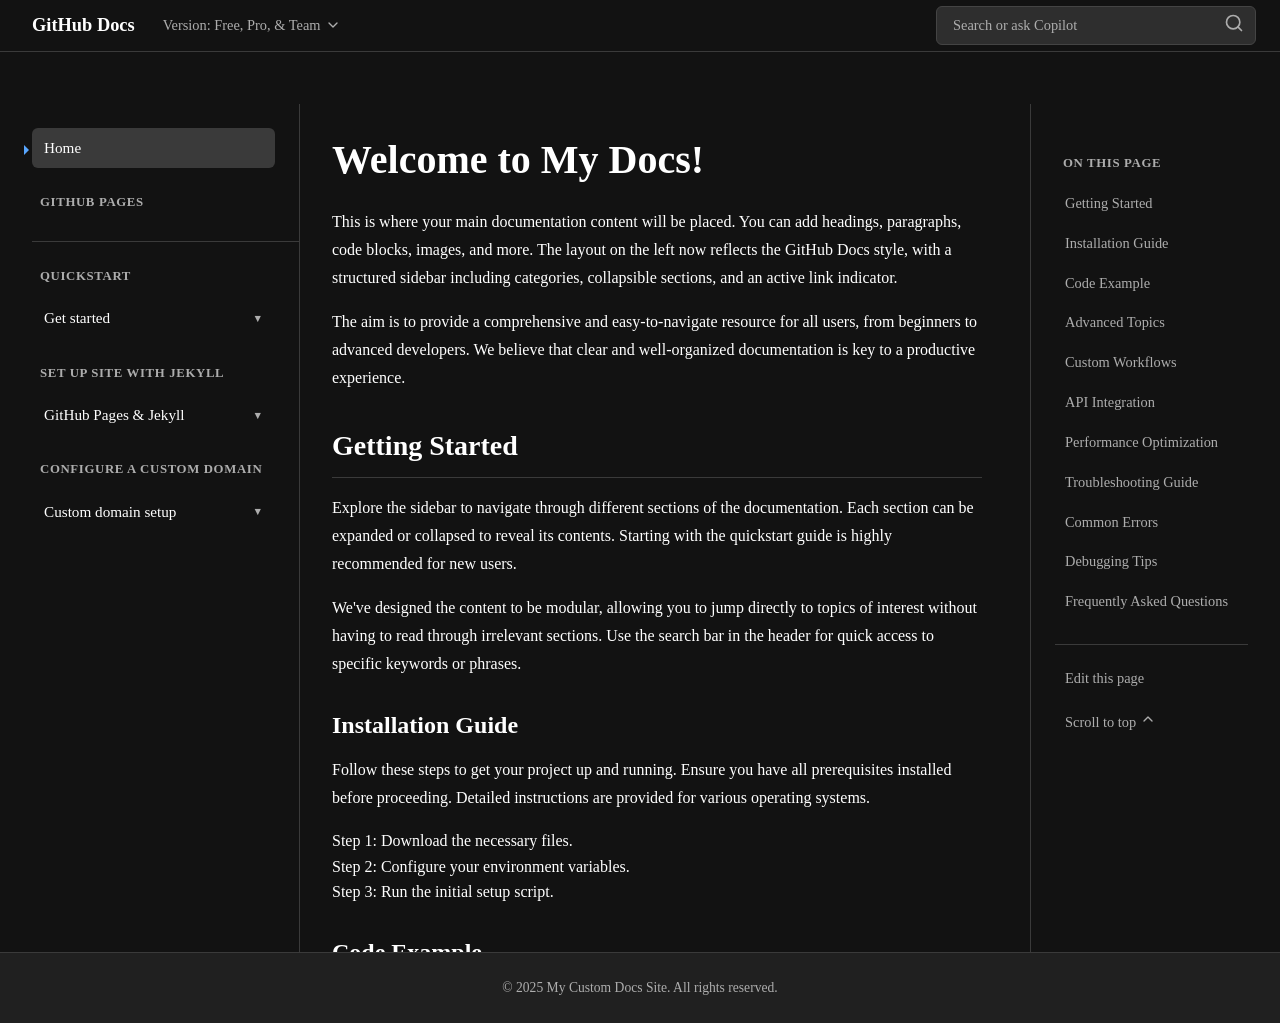
==== commit 8ed39db2: "Update index.html" ====
--- a/index.html
+++ b/index.html
@@ -146,31 +146,61 @@
 
             <main class="main-content">
                 <h1 id="welcome-to-my-docs">Welcome to My Docs!</h1>
-                <p>This is where your main documentation content will be placed.</p>
-                <p>You can add headings, paragraphs, code blocks, images, and more. The layout on the left now reflects the GitHub Docs style, with a structured sidebar including categories, collapsible sections, and an active link indicator.</p>
+                <p>This is where your main documentation content will be placed. You can add headings, paragraphs, code blocks, images, and more. The layout on the left now reflects the GitHub Docs style, with a structured sidebar including categories, collapsible sections, and an active link indicator.</p>
+                <p>The aim is to provide a comprehensive and easy-to-navigate resource for all users, from beginners to advanced developers. We believe that clear and well-organized documentation is key to a productive experience.</p>
                 
                 <h2 id="getting-started">Getting Started</h2>
-                <p>Explore the sidebar to navigate through different sections of the documentation. Each section can be expanded or collapsed to reveal its contents.</p>
+                <p>Explore the sidebar to navigate through different sections of the documentation. Each section can be expanded or collapsed to reveal its contents. Starting with the quickstart guide is highly recommended for new users.</p>
+                <p>We've designed the content to be modular, allowing you to jump directly to topics of interest without having to read through irrelevant sections. Use the search bar in the header for quick access to specific keywords or phrases.</p>
+
+                <h3 id="installation-guide">Installation Guide</h3>
+                <p>Follow these steps to get your project up and running. Ensure you have all prerequisites installed before proceeding. Detailed instructions are provided for various operating systems.</p>
+                <ul>
+                    <li>Step 1: Download the necessary files.</li>
+                    <li>Step 2: Configure your environment variables.</li>
+                    <li>Step 3: Run the initial setup script.</li>
+                </ul>
 
                 <h3 id="code-example">Code Example</h3>
                 <pre><code>function greet(name) {
-    console.log(`Hello, ${name}!`);
-}
-
-greet('World');
-</code></pre>
+                    console.log(`Hello, ${name}!`);
+                }
+
+                // Example usage of the greet function
+                greet('World');
+
+                // Another example with a different name
+                greet('GitHub Docs User');
+                </code></pre>
+                <p>Code blocks are formatted for readability and can be easily copied. Pay attention to syntax highlighting for different languages.</p>
 
                 <h2 id="advanced-topics">Advanced Topics</h2>
-                <p>Here are some more advanced topics you might want to explore.</p>
+                <p>Here are some more advanced topics you might want to explore. These sections delve deeper into specific functionalities and configurations that might be useful for experienced users.</p>
 
                 <h3 id="custom-workflows">Custom Workflows</h3>
-                <p>Learn how to create and manage custom workflows for your GitHub Pages site.</p>
-
-                <h3 id="troubleshooting-guide">Troubleshooting Guide</h3>
-                <p>A comprehensive guide to common issues and their solutions.</p>
+                <p>Learn how to create and manage custom workflows for your GitHub Pages site. This includes setting up CI/CD pipelines and automating deployment processes.</p>
+                <p>You can define custom actions and triggers to perfectly fit your project's needs. This level of customization offers significant flexibility for complex setups.</p>
+
+                <h3 id="api-integration">API Integration</h3>
+                <p>Integrating with external APIs is a common requirement for dynamic sites. This section covers best practices and examples for secure API calls.</p>
+                <p>Topics include authentication methods, handling API responses, and error management. We also provide examples for popular third-party services.</p>
+
+                <h3 id="performance-optimization">Performance Optimization</h3>
+                <p>Tips and tricks to optimize the performance of your documentation site, ensuring fast load times and a smooth user experience. This includes image optimization, caching strategies, and minification techniques.</p>
+                <p>Improving site performance not only enhances user satisfaction but also positively impacts SEO. Every millisecond counts for a seamless Browse experience.</p>
+
+                <h2 id="troubleshooting-guide">Troubleshooting Guide</h2>
+                <p>A comprehensive guide to common issues and their solutions. Before submitting a new issue, please consult this section.</p>
+                <p>Topics range from setup errors to deployment failures. Each problem is accompanied by potential causes and detailed steps for resolution. We continually update this guide based on user feedback and common support queries.</p>
+
+                <h3 id="common-errors">Common Errors</h3>
+                <p>A list of frequently encountered errors and how to resolve them quickly.</p>
+                <h3 id="debugging-tips">Debugging Tips</h3>
+                <p>Strategies and tools to help you debug your site effectively.</p>
 
                 <h2 id="faq">Frequently Asked Questions</h2>
-                <p>Find answers to common questions about setting up and maintaining your documentation site.</p>
+                <p>Find answers to common questions about setting up and maintaining your documentation site. This section is designed to quickly address typical queries.</p>
+                <p>If you don't find your answer here, feel free to reach out to our support team or browse the community forums. We're here to help!</p>
 
                 <a href="YOUR_GITHUB_EDIT_URL_HERE" class="edit-page-link" target="_blank">
                     Edit this page on GitHub
--- a/style.css
+++ b/style.css
@@ -16,6 +16,9 @@
     --color-active-link-bg: #3a3a3a; /* Background for active sidebar link */
     --color-active-link-text: #ffffff; /* Text color for active link */
     --color-active-link-arrow: #58a6ff; /* Color for the active link arrow */
+    --color-toc-active-blue: #58a6ff; /* Blue color for active TOC link */
+    --color-toc-active-bg: rgba(88, 166, 255, 0.1); /* Light blue background for active TOC */
+
 
     /* Header height variable for layout calculation - Made thinner */
     --header-height: 52px; /* Reduced from 60px to make it thinner */
@@ -66,9 +69,8 @@
 .site-header {
     background-color: var(--color-bg-primary);
     border-bottom: 1px solid var(--color-border-light);
-    /* Align header content to the left edge of the sidebar's content */
-    padding: 0 1.5rem 0 2rem; /* Top/Bottom 0, Right 1.5rem, Left 2rem */
-    height: var(--header-height); /* Fixed height, now thinner */
+    padding: 0 1.5rem 0 2rem;
+    height: var(--header-height);
     display: flex;
     align-items: center;
     position: sticky;
@@ -77,11 +79,10 @@
 }
 
 .header-inner {
-    width: 100%; /* Take full width of parent (site-header) */
-    display: flex;
-    align-items: center;
-    gap: 1rem; /* Reduced gap for a tighter look */
-    /* Removed max-width and margin: 0 auto; for left alignment */
+    width: 100%;
+    display: flex;
+    align-items: center;
+    gap: 1rem;
 }
 
 .site-logo {
@@ -115,14 +116,14 @@
     position: relative;
     display: flex;
     align-items: center;
-    flex-grow: 1; /* Allows it to take available space */
+    flex-grow: 1;
     max-width: 320px;
-    margin-left: auto; /* Pushes it to the right */
+    margin-left: auto;
 }
 .header-search input {
     width: 100%;
     padding: 0.6rem 1rem;
-    padding-right: 2.2rem; /* Added padding to the right for the icon */
+    padding-right: 2.2rem;
     border: 1px solid var(--color-input-border);
     border-radius: 6px;
     background-color: var(--color-input-bg);
@@ -140,7 +141,7 @@
 }
 .header-search .search-button {
     position: absolute;
-    right: 0.75rem; /* Moved to the right */
+    right: 0.75rem;
     top: 50%;
     transform: translateY(-50%);
     color: var(--color-text-secondary);
@@ -149,7 +150,7 @@
 
 /* Hamburger menu for mobile */
 .menu-toggle {
-    display: none; /* Hidden by default on desktop */
+    display: none;
     background-color: transparent;
     border: 1px solid transparent;
     padding: 0.5rem;
@@ -167,14 +168,14 @@
     border-color: var(--color-border-light);
 }
 
-/* --- Main Layout --- */
+/* --- Main Layout (Updated for 3 columns) --- */
 .main-layout {
     display: flex;
     width: 100%;
     flex: 1;
-    margin-top: var(--header-height); /* Push main-layout down to clear the sticky header */
+    margin-top: var(--header-height);
     height: calc(100vh - var(--header-height));
-    overflow: hidden; /* Prevent this container from scrolling, let children handle it */
+    overflow: hidden;
 }
 
 /* --- Sidebar (Desktop) --- */
@@ -189,8 +190,6 @@
     height: 100%;
     overflow-y: auto;
     z-index: 999;
-
-    /* For mobile menu drawer. Hidden by default on desktop. */
     display: block;
     transform: translateX(0);
     transition: none;
@@ -287,14 +286,13 @@
     cursor: pointer;
     font-size: 0.95rem;
     transition: color 0.15s ease-in-out, background-color 0.15s ease-in-out;
-    list-style: none; /* Hide default triangle/arrow */
-    border-radius: 6px;
-}
-/* Hide default summary marker across browsers */
+    list-style: none;
+    border-radius: 6px;
+}
 .sidebar-section-title::-webkit-details-marker {
     display: none;
 }
-.sidebar-section-title::marker { /* For Firefox */
+.sidebar-section-title::marker {
     display: none;
 }
 
@@ -332,14 +330,14 @@
 /* --- Main Content --- */
 .main-content {
     flex-grow: 1;
-    min-width: 0;
+    min-width: 0; /* Allows content to shrink */
     /* Adjust padding to shift content slightly left and control right margin */
     padding: 2rem 3rem 2rem 2rem; /* Top 2rem, Right 3rem (more space), Bottom 2rem, Left 2rem */
     background-color: var(--color-bg-primary);
     max-width: 950px; /* Increased max-width slightly to reduce perceived 'wasted space' */
     margin-right: auto; /* Push content to the left within its available space */
     margin-left: 0; /* Ensure no auto left margin */
-    overflow-y: auto;
+    overflow-y: auto; /* Allow main content to scroll independently */
 }
 
 .main-content h1 {
@@ -347,13 +345,6 @@
     font-weight: 600;
     margin-bottom: 1.5rem;
     line-height: 1.2;
-    color: var(--color-text-primary);
-}
-
-.main-content p {
-    font-size: 1rem;
-    line-height: 1.75;
-    margin-bottom: 1rem;
     color: var(--color-text-primary);
 }
 
@@ -375,6 +366,13 @@
     color: var(--color-text-primary);
 }
 
+.main-content p {
+    font-size: 1rem;
+    line-height: 1.75;
+    margin-bottom: 1rem;
+    color: var(--color-text-primary);
+}
+
 .main-content pre {
     background-color: var(--color-bg-secondary);
     border-radius: 6px;
@@ -416,6 +414,108 @@
     color: var(--color-text-primary);
 }
 
+/* --- Table of Contents (TOC) --- */
+.toc-container {
+    width: 250px; /* Adjust width as needed */
+    flex-shrink: 0;
+    padding: 2rem 2rem 1.5rem 1.5rem; /* Padding for the TOC area */
+    background-color: var(--color-bg-primary);
+    position: sticky;
+    top: var(--header-height); /* Sticks below the header */
+    height: calc(100vh - var(--header-height)); /* Fill remaining height */
+    overflow-y: auto; /* Allow TOC to scroll independently */
+    z-index: 900;
+    border-left: 1px solid var(--color-border-light); /* Divider on the left of TOC */
+}
+
+.toc-title {
+    font-size: 0.8rem;
+    font-weight: 600;
+    color: var(--color-text-secondary);
+    text-transform: uppercase;
+    letter-spacing: 0.05em;
+    margin-bottom: 0.75rem;
+    padding-left: 0.5rem; /* Align with TOC links */
+}
+
+.toc-nav ul {
+    list-style: none;
+    padding: 0;
+    margin-bottom: 1.5rem;
+}
+
+.toc-nav li {
+    margin-bottom: 0.25rem;
+}
+
+.toc-nav a {
+    display: block;
+    padding: 0.4rem 0.5rem;
+    font-size: 0.9rem;
+    color: var(--color-text-secondary);
+    transition: color 0.15s ease-in-out, background-color 0.15s ease-in-out;
+    border-radius: 4px; /* Slight rounding */
+    position: relative;
+    border-left: 2px solid transparent; /* For active state highlight line */
+}
+
+.toc-nav a:hover {
+    color: var(--color-text-primary);
+    background-color: var(--color-bg-tertiary);
+}
+
+.toc-nav a.active {
+    color: var(--color-toc-active-blue); /* Blue text for active link */
+    background-color: var(--color-toc-active-bg); /* Light blue background */
+    font-weight: 500;
+    border-left-color: var(--color-toc-active-blue); /* Blue line on the left */
+}
+
+.toc-nav a.active:hover {
+    color: var(--color-toc-active-blue); /* Keep blue on hover */
+    background-color: var(--color-toc-active-bg); /* Keep light blue background */
+}
+
+/* Nested TOC items (e.g., h3 under h2) */
+.toc-nav ul ul {
+    padding-left: 1rem; /* Indent nested lists */
+    margin-top: 0.25rem;
+    margin-bottom: 0.5rem;
+}
+
+/* TOC Meta links (Edit this page, Scroll to top) */
+.toc-meta {
+    padding-top: 1rem;
+    border-top: 1px solid var(--color-border-light);
+    display: flex;
+    flex-direction: column;
+    gap: 0.5rem;
+}
+
+.toc-meta-link {
+    display: inline-flex;
+    align-items: center;
+    gap: 0.5rem;
+    font-size: 0.85rem;
+    color: var(--color-text-secondary);
+    transition: color 0.15s ease-in-out;
+    padding: 0.25rem 0.5rem; /* Small padding for clickable area */
+}
+
+.toc-meta-link:hover {
+    color: var(--color-text-primary);
+}
+
+.toc-meta-link.scroll-to-top svg {
+    stroke: var(--color-text-secondary);
+    transition: stroke 0.15s ease-in-out;
+}
+
+.toc-meta-link.scroll-to-top:hover svg {
+    stroke: var(--color-text-primary);
+}
+
+
 /* --- Footer --- */
 .site-footer {
     background-color: var(--color-bg-secondary);
@@ -428,13 +528,24 @@
 }
 
 /* --- Mobile Menu Drawer & Responsiveness --- */
+@media (max-width: 1200px) { /* Adjust breakpoint for TOC hiding if necessary */
+    .toc-container {
+        display: none; /* Hide TOC on smaller screens */
+    }
+    .main-content {
+        max-width: 100%; /* Allow main content to take full width */
+        margin-right: auto; /* Keep left alignment */
+        margin-left: auto; /* Center content on smaller screens if no TOC */
+        padding: 2rem; /* Revert to simpler padding */
+    }
+}
+
 @media (max-width: 992px) {
     .header-inner {
         justify-content: space-between;
         gap: 0.5rem;
     }
 
-    /* Hide header-search and version on mobile */
     .header-search,
     .header-version-selector {
         display: none;
@@ -445,7 +556,6 @@
         order: -1;
     }
 
-    /* Adjust main layout for mobile */
     .main-layout {
         flex-direction: column;
         padding: 0;
@@ -454,7 +564,6 @@
         overflow: hidden;
     }
 
-    /* Sidebar as a mobile drawer */
     .sidebar {
         position: fixed;
         top: 0;
@@ -491,7 +600,6 @@
         display: block;
     }
 
-    /* Sidebar header/nav padding adjustment for mobile drawer */
     .sidebar-header {
         padding-top: 0;
         padding-right: 0;
@@ -501,7 +609,6 @@
         padding-right: 0;
     }
     
-    /* Main content on mobile - no fixed sidebar, full width */
     .main-content {
         max-width: 100%;
         padding: 1rem 1rem 2rem 1rem;
@@ -515,7 +622,6 @@
     }
 }
 
-/* Adjustments for very small screens (if needed) */
 @media (max-width: 768px) {
     .header-inner {
         flex-wrap: wrap;
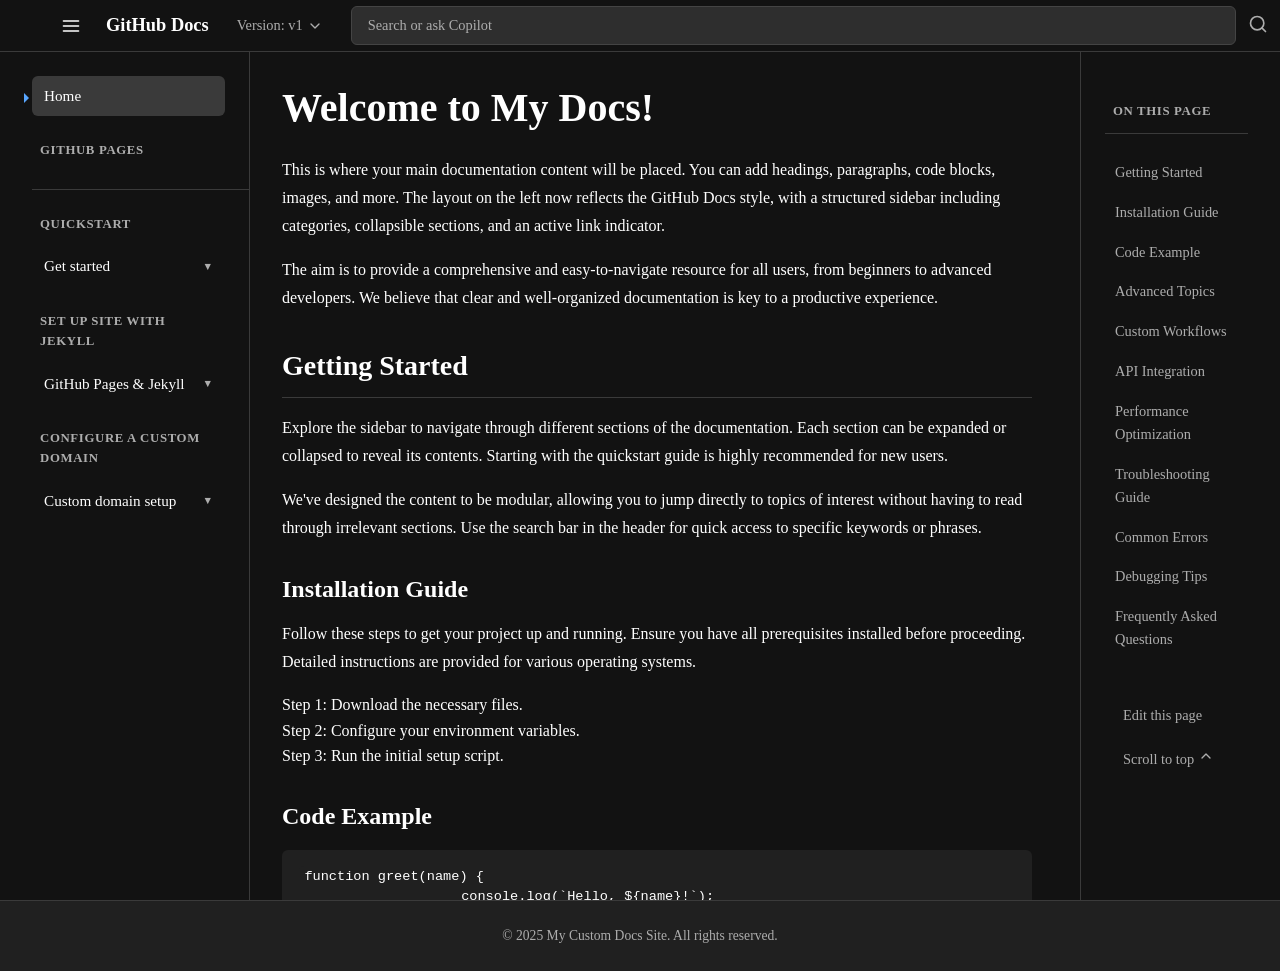
==== commit 0684a54f: "Update index.html" ====
--- a/index.html
+++ b/index.html
@@ -56,7 +56,7 @@
                 <a href="/" class="site-logo">GitHub Docs</a>
 
                 <div class="header-version-selector">
-                    <span>Version: Free, Pro, & Team</span>
+                    <span>Version: v1</span>
                     <svg viewBox="0 0 24 24" width="16" height="16" stroke="currentColor" stroke-width="2" fill="none" stroke-linecap="round" stroke-linejoin="round">
                         <polyline points="6 9 12 15 18 9"></polyline>
                     </svg>
--- a/style.css
+++ b/style.css
@@ -73,7 +73,7 @@
     height: var(--header-height);
     display: flex;
     align-items: center;
-    position: sticky;
+    position: relative;
     top: 0;
     z-index: 1000;
 }
@@ -81,15 +81,20 @@
 .header-inner {
     width: 100%;
     display: flex;
-    align-items: center;
+    align-items: center; /* Vertically center items */
+   justify-content: flex-start; /* Align items to the left */
     gap: 1rem;
+    padding: 10px 20px; /* Adjust padding as needed */
+  /*   position: relative;  For potential absolute positioning of children */
 }
 
 .site-logo {
     font-size: 1.15rem;
     font-weight: 600;
     color: var(--color-text-primary);
-    flex-shrink: 0;
+    flex-shrink: 0;    
+   /* position: absolute; */
+    left: 20px; /* Keep the logo on the left */
 }
 
 .header-version-selector {
@@ -113,12 +118,12 @@
 
 /* Main Header Search Box (Desktop) */
 .header-search {
-    position: relative;
+   /* position: static; */
     display: flex;
     align-items: center;
     flex-grow: 1;
-    max-width: 320px;
-    margin-left: auto;
+   /*  max-width: 320px;
+    margin-left: auto; */
 }
 .header-search input {
     width: 100%;
@@ -150,13 +155,15 @@
 
 /* Hamburger menu for mobile */
 .menu-toggle {
-    display: none;
+    display: flex;
     background-color: transparent;
     border: 1px solid transparent;
     padding: 0.5rem;
     border-radius: 6px;
     cursor: pointer;
     transition: background-color 0.2s, border-color 0.2s;
+    order: 0; /* Ensure it appears in the correct order in flex */
+   /* margin-right: 10px;  Space between hamburger and logo */ 
 }
 .menu-toggle svg {
     stroke: var(--color-text-primary);
@@ -172,23 +179,25 @@
 .main-layout {
     display: flex;
     width: 100%;
+   /* flex-direction: row; */
     flex: 1;
-    margin-top: var(--header-height);
+    /* This container holds sidebar, main-content, and toc-container */
+    /* It takes up the remaining viewport height below the sticky header */
     height: calc(100vh - var(--header-height));
-    overflow: hidden;
+    overflow: hidden; /* Important: Prevents main-layout itself from scrolling */
 }
 
 /* --- Sidebar (Desktop) --- */
 .sidebar {
-    width: 300px;
+    width: 250px;
     flex-shrink: 0;
     padding: 0 0 1.5rem 2rem;
     border-right: 1px solid var(--color-border-light);
     background-color: var(--color-bg-primary);
     position: sticky;
-    top: 0;
-    height: 100%;
-    overflow-y: auto;
+    top: var(--header-height); /* Now sticks below the header */
+    height: 100%; /* Fills parent height */
+    overflow-y: auto; /* Allows internal scrolling for the sidebar content */
     z-index: 999;
     display: block;
     transform: translateX(0);
@@ -329,15 +338,15 @@
 
 /* --- Main Content --- */
 .main-content {
-    flex-grow: 1;
-    min-width: 0; /* Allows content to shrink */
-    /* Adjust padding to shift content slightly left and control right margin */
-    padding: 2rem 3rem 2rem 2rem; /* Top 2rem, Right 3rem (more space), Bottom 2rem, Left 2rem */
+    flex-grow: 1; /* Grow to fill available space */
+    flex-shrink: 1; /* Allow shrinking if needed */
+    min-width: 0;
+    padding: 2rem 3rem 2rem 2rem;
     background-color: var(--color-bg-primary);
-    max-width: 950px; /* Increased max-width slightly to reduce perceived 'wasted space' */
-    margin-right: auto; /* Push content to the left within its available space */
-    margin-left: 0; /* Ensure no auto left margin */
-    overflow-y: auto; /* Allow main content to scroll independently */
+    max-width: none; /* Remove any max-width constraints */
+    margin-right: auto;
+    margin-left: 0;
+    overflow-y: auto; /* Allows internal scrolling for the main content area */
 }
 
 .main-content h1 {
@@ -416,16 +425,16 @@
 
 /* --- Table of Contents (TOC) --- */
 .toc-container {
-    width: 250px; /* Adjust width as needed */
+    width: 200px;
     flex-shrink: 0;
-    padding: 2rem 2rem 1.5rem 1.5rem; /* Padding for the TOC area */
+    padding: 2rem 2rem 1.5rem 1.5rem;
     background-color: var(--color-bg-primary);
-    position: sticky;
-    top: var(--header-height); /* Sticks below the header */
-    height: calc(100vh - var(--header-height)); /* Fill remaining height */
-    overflow-y: auto; /* Allow TOC to scroll independently */
+    position: sticky; /* Make it sticky */
+    top: var(--header-height); /* Stick below the header */
+    height: calc(100vh - var(--header-height)); /* Fill remaining viewport height */
+    overflow-y: auto; /* Allows internal scrolling for the TOC content */
     z-index: 900;
-    border-left: 1px solid var(--color-border-light); /* Divider on the left of TOC */
+    border-left: 1px solid var(--color-border-light); /* Single vertical divider */
 }
 
 .toc-title {
@@ -434,7 +443,10 @@
     color: var(--color-text-secondary);
     text-transform: uppercase;
     letter-spacing: 0.05em;
-    margin-bottom: 0.75rem;
+    /* Styling to match reference: padding bottom and border */
+    padding-bottom: 0.75rem; /* Space before the divider */
+    border-bottom: 1px solid var(--color-border-light); /* The single horizontal divider */
+    margin-bottom: 1.25rem; /* Space after the divider and before TOC links */
     padding-left: 0.5rem; /* Align with TOC links */
 }
 
@@ -454,9 +466,9 @@
     font-size: 0.9rem;
     color: var(--color-text-secondary);
     transition: color 0.15s ease-in-out, background-color 0.15s ease-in-out;
-    border-radius: 4px; /* Slight rounding */
+    border-radius: 4px;
     position: relative;
-    border-left: 2px solid transparent; /* For active state highlight line */
+    border-left: 2px solid transparent;
 }
 
 .toc-nav a:hover {
@@ -465,31 +477,32 @@
 }
 
 .toc-nav a.active {
-    color: var(--color-toc-active-blue); /* Blue text for active link */
-    background-color: var(--color-toc-active-bg); /* Light blue background */
+    color: var(--color-toc-active-blue);
+    background-color: var(--color-toc-active-bg);
     font-weight: 500;
-    border-left-color: var(--color-toc-active-blue); /* Blue line on the left */
+    border-left-color: var(--color-toc-active-blue);
 }
 
 .toc-nav a.active:hover {
-    color: var(--color-toc-active-blue); /* Keep blue on hover */
-    background-color: var(--color-toc-active-bg); /* Keep light blue background */
+    color: var(--color-toc-active-blue);
+    background-color: var(--color-toc-active-bg);
 }
 
 /* Nested TOC items (e.g., h3 under h2) */
 .toc-nav ul ul {
-    padding-left: 1rem; /* Indent nested lists */
+    padding-left: 1rem;
     margin-top: 0.25rem;
     margin-bottom: 0.5rem;
 }
 
 /* TOC Meta links (Edit this page, Scroll to top) */
 .toc-meta {
-    padding-top: 1rem;
-    border-top: 1px solid var(--color-border-light);
+    /* No border-top here; the toc-title handles the divider */
+    padding-top: 1rem; /* Space above these links */
     display: flex;
     flex-direction: column;
     gap: 0.5rem;
+    padding-left: 0.5rem; /* Align with TOC links */
 }
 
 .toc-meta-link {
@@ -499,7 +512,7 @@
     font-size: 0.85rem;
     color: var(--color-text-secondary);
     transition: color 0.15s ease-in-out;
-    padding: 0.25rem 0.5rem; /* Small padding for clickable area */
+    padding: 0.25rem 0; /* Adjusted padding, removed horizontal as parent handles left-alignment */
 }
 
 .toc-meta-link:hover {
@@ -528,15 +541,15 @@
 }
 
 /* --- Mobile Menu Drawer & Responsiveness --- */
-@media (max-width: 1200px) { /* Adjust breakpoint for TOC hiding if necessary */
+@media (max-width: 1200px) {
     .toc-container {
-        display: none; /* Hide TOC on smaller screens */
+        display: none;
     }
     .main-content {
-        max-width: 100%; /* Allow main content to take full width */
-        margin-right: auto; /* Keep left alignment */
-        margin-left: auto; /* Center content on smaller screens if no TOC */
-        padding: 2rem; /* Revert to simpler padding */
+        max-width: 100%;
+        margin-right: auto;
+        margin-left: auto;
+        padding: 2rem;
     }
 }
 
@@ -548,7 +561,7 @@
 
     .header-search,
     .header-version-selector {
-        display: none;
+       /*  display: none; */
     }
 
     .menu-toggle {
@@ -566,11 +579,11 @@
 
     .sidebar {
         position: fixed;
-        top: 0;
+        top: 0; /* Sticks to top of viewport when mobile menu slides in */
         left: 0;
         width: 80%;
         max-width: 320px;
-        height: 100vh;
+        height: 100vh; /* Fills full viewport height */
         overflow-y: auto;
         background-color: var(--color-bg-primary);
         border-right: 1px solid var(--color-border-light);
@@ -624,15 +637,27 @@
 
 @media (max-width: 768px) {
     .header-inner {
-        flex-wrap: wrap;
-        justify-content: flex-start;
+       /* display: flex; */
+        align-items: center; /* Vertically center items */
+        justify-content: flex-start; /* Align items to the left */
+        
         gap: 0.5rem;
+      /*   flex-direction: column; Stack vertically on smaller screens */
     }
     .site-logo {
         flex-grow: 1;
         text-align: left;
+        order: 0; /* Keep logo on the left */
+        /* position: static;  Remove absolute positioning on small screens */
     }
     .menu-toggle {
-        margin-right: 0.5rem;
-    }
-}
+       margin-right: 10px; /* Add some spacing between the hamburger and logo */
+    }
+    .sidebar, .toc-container {
+        width: 100%; /* Full width on smaller screens */
+    }
+
+    .main-content {
+        width: 100%; /* Full width on smaller screens */
+    }
+}
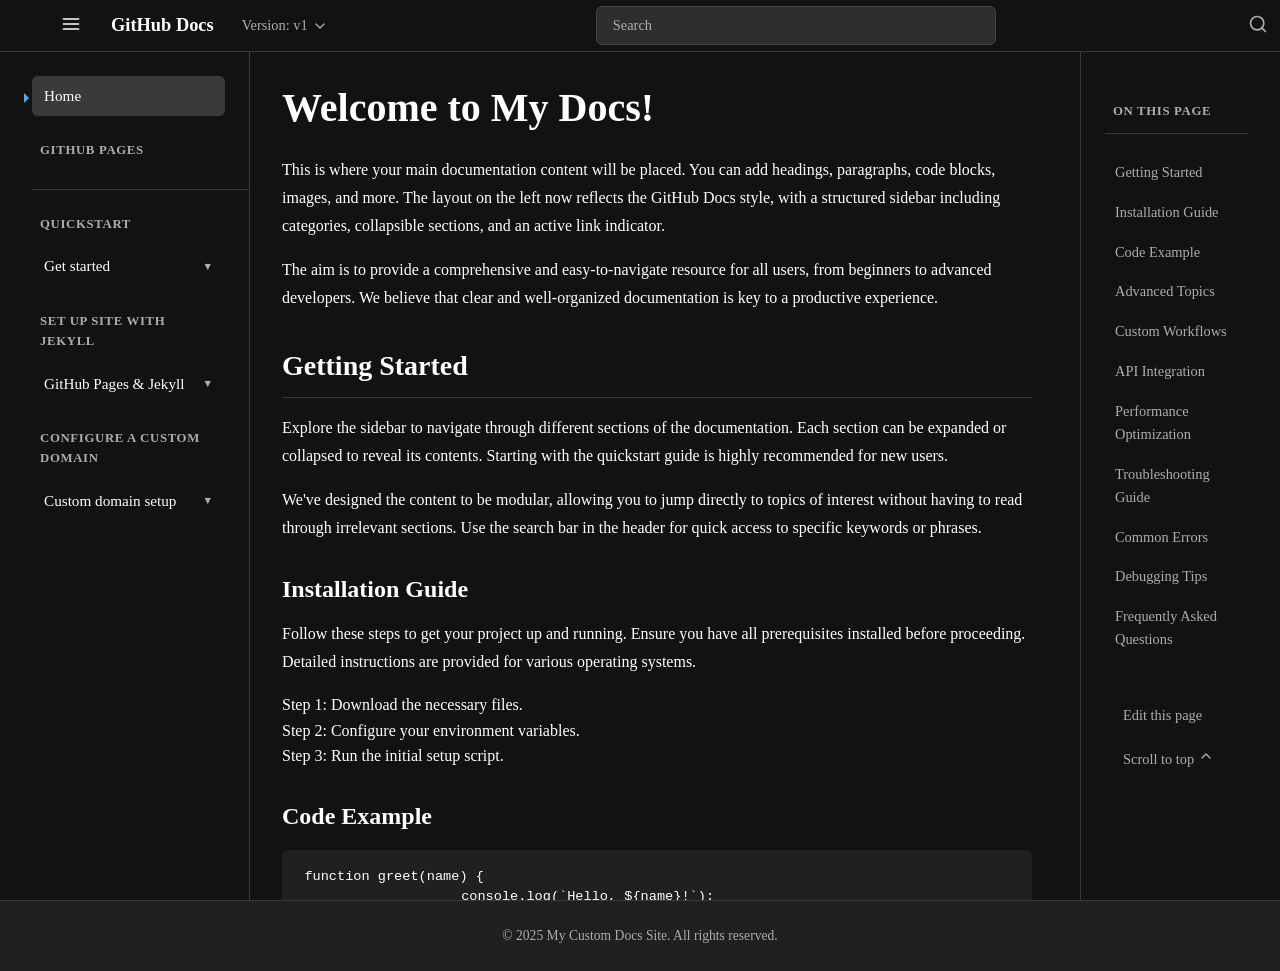
==== commit 525fdda4: "Update index.html" ====
--- a/index.html
+++ b/index.html
@@ -63,7 +63,7 @@
                 </div>
 
                 <div class="header-search">
-                    <input type="text" placeholder="Search or ask Copilot">
+                    <input type="text" placeholder="Search">
                     <button class="search-button" aria-label="Search">
                         <svg viewBox="0 0 24 24" width="20" height="20" stroke="currentColor" stroke-width="2" fill="none" stroke-linecap="round" stroke-linejoin="round">
                             <circle cx="11" cy="11" r="8"></circle>
--- a/style.css
+++ b/style.css
@@ -72,10 +72,12 @@
     padding: 0 1.5rem 0 2rem;
     height: var(--header-height);
     display: flex;
-    align-items: center;
+    align-items: left;
     position: relative;
     top: 0;
     z-index: 1000;
+    
+    justify-content: flex-start; /* Align items to the left */
 }
 
 .header-inner {
@@ -118,12 +120,13 @@
 
 /* Main Header Search Box (Desktop) */
 .header-search {
-   /* position: static; */
-    display: flex;
-    align-items: center;
+    position: static; 
+    display: block;
+    align-items: left;
     flex-grow: 1;
-   /*  max-width: 320px;
-    margin-left: auto; */
+     max-width: 400px;
+   margin-left: auto;
+    margin-right: auto;
 }
 .header-search input {
     width: 100%;
@@ -155,15 +158,15 @@
 
 /* Hamburger menu for mobile */
 .menu-toggle {
-    display: flex;
+    display: flex-start;
     background-color: transparent;
     border: 1px solid transparent;
     padding: 0.5rem;
-    border-radius: 6px;
+    border-radius: 1px;
     cursor: pointer;
     transition: background-color 0.2s, border-color 0.2s;
     order: 0; /* Ensure it appears in the correct order in flex */
-   /* margin-right: 10px;  Space between hamburger and logo */ 
+    margin-right: 5px; /* Space between hamburger and logo */ 
 }
 .menu-toggle svg {
     stroke: var(--color-text-primary);
@@ -562,6 +565,9 @@
     .header-search,
     .header-version-selector {
        /*  display: none; */
+        display: flex-start;
+    align-items: left;
+    flex-grow: 1;
     }
 
     .menu-toggle {
@@ -570,7 +576,7 @@
     }
 
     .main-layout {
-        flex-direction: column;
+        flex-direction: row;
         padding: 0;
         margin-top: var(--header-height);
         height: calc(100vh - var(--header-height));
@@ -638,20 +644,32 @@
 @media (max-width: 768px) {
     .header-inner {
        /* display: flex; */
-        align-items: center; /* Vertically center items */
+        align-items: left; /* Vertically center items */
         justify-content: flex-start; /* Align items to the left */
         
         gap: 0.5rem;
       /*   flex-direction: column; Stack vertically on smaller screens */
     }
+
+    .header-search,
+    .header-version-selector {
+       /*  display: none; */
+        display:block;
+    align-items:  flex-start;
+    text-align:  left;
+    flex-grow: 1;
+    flex-shrink: 1;
+    }
+    
     .site-logo {
-        flex-grow: 1;
+       /*  flex-grow: 1;  */
+         
         text-align: left;
         order: 0; /* Keep logo on the left */
-        /* position: static;  Remove absolute positioning on small screens */
+        position: static;  /* Remove absolute positioning on small screens */
     }
     .menu-toggle {
-       margin-right: 10px; /* Add some spacing between the hamburger and logo */
+       margin-right: 1px; /* Add some spacing between the hamburger and logo */
     }
     .sidebar, .toc-container {
         width: 100%; /* Full width on smaller screens */
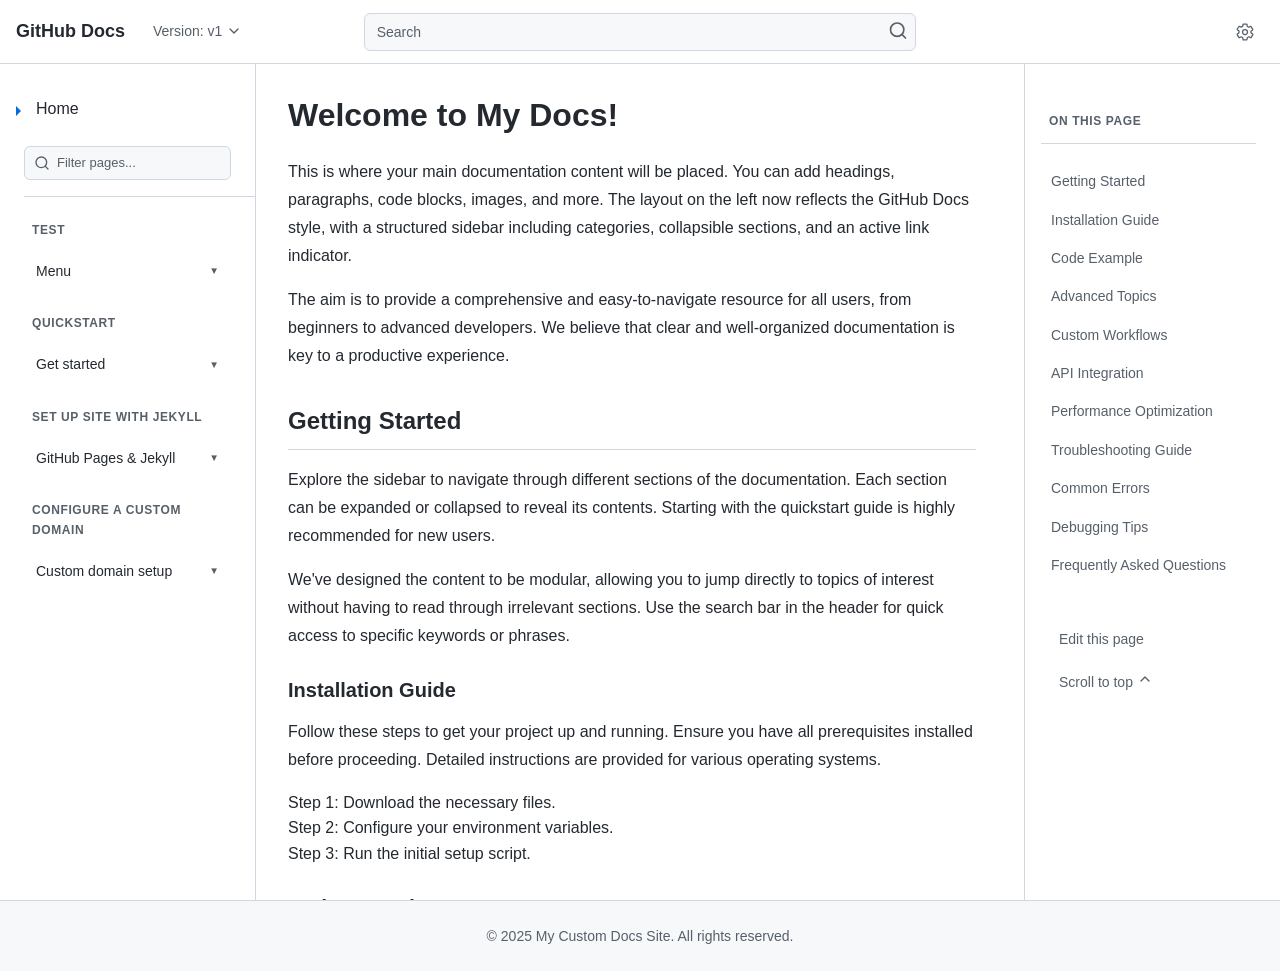
==== commit 2cf2d114: "Update index.html" ====
--- a/index.html
+++ b/index.html
@@ -6,37 +6,9 @@
     <title>GitHub Docs Clone</title>
     <link rel="icon" type="image/png" href="/assets/cb-345/images/site/favicon.png"> <link rel="stylesheet" href="style.css">
     
+    <link rel="preconnect" href="https://fonts.googleapis.com">
+    <link rel="preconnect" href="https://fonts.gstatic.com" crossorigin>
     <link href="https://fonts.googleapis.com/css2?family=Inter:wght@400;500;700&display=swap" rel="stylesheet">
-    
-    <style>
-        *, *::before, *::after {
-            box-sizing: border-box;
-        }
-        body, h1, h2, h3, p, ul, ol, li, button, input {
-            margin: 0;
-            padding: 0;
-            font-family: inherit;
-        }
-        ul, ol {
-            list-style: none;
-        }
-        a {
-            text-decoration: none;
-            color: inherit;
-        }
-        button {
-            border: none;
-            background: none;
-            cursor: pointer;
-            color: inherit;
-            font-family: inherit;
-        }
-        input {
-            border: none;
-            outline: none;
-            background: transparent;
-        }
-    </style>
 </head>
 <body>
 
@@ -45,21 +17,21 @@
 
         <header class="site-header">
             <div class="header-inner">
-                <button class="menu-toggle" aria-label="Open menu">
-                    <svg viewBox="0 0 24 24" width="24" height="24" stroke="currentColor" stroke-width="2" fill="none" stroke-linecap="round" stroke-linejoin="round">
-                        <line x1="3" y1="12" x2="21" y2="12"></line>
-                        <line x1="3" y1="6" x2="21" y2="6"></line>
-                        <line x1="3" y1="18" x2="21" y2="18"></line>
-                    </svg>
-                </button>
-
-                <a href="/" class="site-logo">GitHub Docs</a>
-
-                <div class="header-version-selector">
-                    <span>Version: v1</span>
-                    <svg viewBox="0 0 24 24" width="16" height="16" stroke="currentColor" stroke-width="2" fill="none" stroke-linecap="round" stroke-linejoin="round">
-                        <polyline points="6 9 12 15 18 9"></polyline>
-                    </svg>
+                <div class="header-left">
+                    <button class="menu-toggle" aria-label="Open menu">
+                        <svg viewBox="0 0 24 24" width="24" height="24" stroke="currentColor" stroke-width="2" fill="none" stroke-linecap="round" stroke-linejoin="round">
+                            <line x1="3" y1="12" x2="21" y2="12"></line>
+                            <line x1="3" y1="6" x2="21" y2="6"></line>
+                            <line x1="3" y1="18" x2="21" y2="18"></line>
+                        </svg>
+                    </button>
+                    <a href="/" class="site-logo">GitHub Docs</a>
+                    <div class="header-version-selector">
+                        <span>Version: v1</span>
+                        <svg viewBox="0 0 24 24" width="16" height="16" stroke="currentColor" stroke-width="2" fill="none" stroke-linecap="round" stroke-linejoin="round">
+                            <polyline points="6 9 12 15 18 9"></polyline>
+                        </svg>
+                    </div>
                 </div>
 
                 <div class="header-search">
@@ -70,6 +42,26 @@
                             <line x1="21" y1="21" x2="16.65" y2="16.65"></line>
                         </svg>
                     </button>
+                </div>
+                <div class="header-right">
+                    <div class="settings-container">
+                        <button class="settings-toggle" aria-label="Open settings menu" aria-haspopup="true" aria-expanded="false">
+                            <svg viewBox="0 0 24 24" width="20" height="20" stroke="currentColor" stroke-width="1.5" fill="none" stroke-linecap="round" stroke-linejoin="round">
+                                <path d="M19.14,12.94c0.04-0.3,0.06-0.61,0.06-0.94c0-0.32-0.02-0.64-0.07-0.94l2.03-1.58c0.18-0.14,0.23-0.41,0.12-0.61 l-1.92-3.32c-0.12-0.22-0.37-0.29-0.59-0.22l-2.39,0.96c-0.5-0.38-1.03-0.7-1.62-0.94L14.4,2.81c-0.04-0.24-0.24-0.41-0.48-0.41 h-3.84c-0.24,0-0.44,0.17-0.48,0.41L9.18,5.18C8.59,5.42,8.06,5.74,7.56,6.12L5.17,5.16C4.95,5.09,4.7,5.16,4.59,5.38L2.67,8.7 c-0.11,0.2-0.06,0.47,0.12,0.61l2.03,1.58C4.78,11.36,4.76,11.68,4.76,12s0.02,0.64,0.07,0.94l-2.03,1.58 c-0.18,0.14-0.23,0.41-0.12,0.61l1.92,3.32c0.12,0.22,0.37,0.29,0.59,0.22l2.39-0.96c0.5,0.38,1.03,0.7,1.62,0.94l0.43,2.37 c0.04,0.24,0.24,0.41,0.48,0.41h3.84c0.24,0,0.44-0.17,0.48-0.41l0.43-2.37c0.59-0.24,1.12-0.56,1.62-0.94l2.39,0.96 c0.22,0.08,0.47,0.01,0.59-0.22l1.92-3.32c0.11-0.2,0.06-0.47-0.12-0.61L19.14,12.94z"></path>
+                                <circle cx="12" cy="12" r="3"></circle>
+                            </svg>
+                        </button>
+                        <div class="settings-dropdown" hidden>
+                            <div class="dropdown-section">
+                                <span class="dropdown-title">Theme</span>
+                                <ul class="theme-options">
+                                    <li><button class="theme-option" data-theme-value="light">Light</button></li>
+                                    <li><button class="theme-option" data-theme-value="dark">Dark</button></li>
+                                    <li><button class="theme-option" data-theme-value="system">System</button></li>
+                                </ul>
+                            </div>
+                        </div>
+                    </div>
                 </div>
             </div>
         </header>
@@ -81,12 +73,42 @@
                         <span class="active-arrow"></span>
                         Home
                     </a>
-                    <h4 class="sidebar-category-title">GitHub Pages</h4>
+                    <div class="sidebar-search">
+                        <input type="text" placeholder="Filter pages...">
+                        <svg class="search-icon" viewBox="0 0 24 24" width="16" height="16" stroke="currentColor" stroke-width="2" fill="none" stroke-linecap="round" stroke-linejoin="round">
+                            <circle cx="11" cy="11" r="8"></circle><line x1="21" y1="21" x2="16.65" y2="16.65"></line>
+                        </svg>
+                    </div>
                 </div>
                 
                 <div class="sidebar-divider"></div>
 
                 <nav class="sidebar-nav">
+                    <h4 class="sidebar-category-title">Test</h4>
+                    <ul>
+                        <li class="sidebar-section">
+                            <details>
+                                <summary class="sidebar-section-title">Menu</summary>
+                                <ul class="sidebar-subsection-list">
+                                    <li><a href="#" class="sidebar-link">Accounting</a></li>
+                                    <li><a href="#" class="sidebar-link">ACH</a></li>
+                                    <li><a href="#" class="sidebar-link">AML Compliance</a></li>
+                                    <li><a href="#" class="sidebar-link">Auto Direct to Customer</a></li>
+                                    <li><a href="#" class="sidebar-link">Auto Indirect Dealer Financing</a></li>
+                                    <li><a href="#" class="sidebar-link">Business Banking</a></li>
+                                    <li><a href="#" class="sidebar-link">Business Resiliency</a></li>
+                                    <li><a href="#" class="sidebar-link">Cash Value Line of Credit (CVLC)</a></li>
+                                    <li><a href="#" class="sidebar-link">Commercial Banking</a></li>
+                                    <li><a href="#" class="sidebar-link">Commercial Loan Servicing</a></li>
+                                    <li><a href="#" class="sidebar-link">Commercial Real Estate</a></li>
+                                    <li><a href="#" class="sidebar-link">Commercial Service Support</a></li>
+                                </ul>
+                            </details>
+                        </li>
+                    </ul>
+
+
+
                     <h4 class="sidebar-category-title">Quickstart</h4>
                     <ul>
                         <li class="sidebar-section">
--- a/style.css
+++ b/style.css
@@ -1,31 +1,173 @@
 /* style.css */
 
-:root {
-    /* GitHub Docs DARK Theme Color Palette (approximate, based on image) */
-    --color-bg-primary: #121212; /* Very dark background for body, header, sidebar */
-    --color-bg-secondary: #202020; /* Slightly lighter dark for subtle elements (footer, code) */
-    --color-bg-tertiary: #2e2e2e; /* For active sidebar links, search input background */
-    --color-text-primary: #ffffff; /* Main white text */
-    --color-text-secondary: #adadad; /* Lighter grey for muted text, category titles */
-    --color-border-light: #3a3a3a; /* Dark theme borders */
-    --color-accent-blue: #58a6ff; /* GitHub blue for links/active states (lighter for dark theme) */
-    --color-accent-blue-hover: #79c0ff; /* Even lighter blue on hover */
-    --color-input-bg: #2e2e2e; /* Search input background */
-    --color-input-border: #444444; /* Search input border */
+/* --- CSS Reset --- */
+*, *::before, *::after {
+    box-sizing: border-box;
+}
+body, h1, h2, h3, p, ul, ol, li, button, input {
+    margin: 0;
+    padding: 0;
+    font-family: inherit;
+}
+ul, ol {
+    list-style: none;
+}
+a {
+    text-decoration: none;
+    color: inherit;
+}
+button {
+    border: none;
+    background: none;
+    cursor: pointer;
+    color: inherit;
+    font-family: inherit;
+}
+input {
+    border: none;
+    outline: none;
+    background: transparent;
+}
+
+/* --- Global Variables --- */
+html[data-theme="dark"] {
+    /* GitHub Docs DARK Theme Color Palette (based on reference image) */
+    --color-bg-primary: #0d1117; /* Dark background for body, header, sidebar */
+    --color-bg-secondary: #161b22; /* Slightly lighter dark for code blocks, footer */
+    --color-bg-tertiary: #21262d; /* For active sidebar links, search input background */
+    --color-text-primary: #c9d1d9; /* Main light text */
+    --color-text-secondary: #8b949e; /* Muted grey for secondary text */
+    --color-border-light: #30363d; /* Dark theme borders */
+    --color-accent-blue: #58a6ff; /* GitHub blue for links/active states */
+    --color-accent-blue-hover: #79c0ff; /* Lighter blue on hover */
+    --color-input-bg: #21262d; /* Search input background */
+    --color-input-border: #30363d; /* Search input border */
     --color-shadow-light: rgba(0, 0, 0, 0.4); /* Darker shadow */
-    --color-active-link-bg: #3a3a3a; /* Background for active sidebar link */
-    --color-active-link-text: #ffffff; /* Text color for active link */
+    --color-active-link-bg: #21262d; /* Background for active sidebar link */
+    --color-active-link-text: #c9d1d9; /* Text color for active link */
     --color-active-link-arrow: #58a6ff; /* Color for the active link arrow */
     --color-toc-active-blue: #58a6ff; /* Blue color for active TOC link */
     --color-toc-active-bg: rgba(88, 166, 255, 0.1); /* Light blue background for active TOC */
-
-
-    /* Header height variable for layout calculation - Made thinner */
-    --header-height: 52px; /* Reduced from 60px to make it thinner */
-}
-
+    --color-note-bg: #1a2b47; /* Background for note boxes */
+    --color-note-border: #315185; /* Border for note boxes */
+    --header-height: 64px; /* Header height to match reference */
+}
+
+/* Light theme variables */
+html, /* Default to light theme */
+html[data-theme="light"] {
+    --color-bg-primary: #ffffff;
+    --color-bg-secondary: #f6f8fa;
+    --color-bg-tertiary: #f1f3f5;
+    --color-text-primary: #24292f;
+    --color-text-secondary: #57606a;
+    --color-border-light: #d0d7de;
+    --color-accent-blue: #0969da;
+    --color-accent-blue-hover: #0a7ffb;
+    --color-input-bg: #f6f8fa;
+    --color-input-border: #d0d7de;
+    --color-shadow-light: rgba(140, 149, 159, 0.3);
+    --color-active-link-bg: #f1f3f5;
+    --color-active-link-text: #24292f;
+    --color-active-link-arrow: #0969da;
+    --color-toc-active-blue: #0969da;
+    --color-toc-active-bg: rgba(9, 105, 218, 0.1);
+    --color-note-bg: #ddf4ff;
+    --color-note-border: #58a6ff;
+    --header-height: 64px;
+}
+
+/* --- Settings Dropdown --- */
+.settings-container {
+    position: relative;
+}
+
+.settings-toggle {
+    display: flex;
+    align-items: center;
+    justify-content: center;
+    padding: 8px;
+    border-radius: 6px;
+    background-color: transparent;
+    border: 1px solid transparent;
+    transition: background-color 0.2s ease-in-out, border-color 0.2s ease-in-out;
+}
+
+.settings-toggle:hover {
+    background-color: var(--color-bg-tertiary);
+}
+
+.settings-toggle[aria-expanded="true"] {
+    background-color: var(--color-bg-tertiary);
+    border-color: var(--color-input-border);
+}
+
+.settings-toggle svg {
+    stroke: var(--color-text-secondary);
+}
+
+.settings-dropdown {
+    position: absolute;
+    top: calc(100% + 8px);
+    right: 0;
+    width: 210px; /* Adjusted width for horizontal buttons */
+    background-color: var(--color-bg-primary);
+    border: 1px solid var(--color-border-light);
+    border-radius: 6px;
+    box-shadow: 0 8px 24px var(--color-shadow-light);
+    z-index: 1010;
+    padding: 8px;
+}
+
+.dropdown-title {
+    font-size: 12px;
+    font-weight: 600;
+    color: var(--color-text-secondary);
+    padding: 4px 8px;
+    display: block;
+}
+
+.theme-options {
+    display: flex; /* This makes the list items horizontal */
+    gap: 4px;     /* This adds space between the buttons */
+}
+
+.theme-options li {
+    flex: 1 1 0; /* This makes each button take up equal space */
+}
+
+.theme-option {
+    width: 100%;
+    text-align: center;
+    padding: 6px 8px;
+    font-size: 13px;
+    border-radius: 4px;
+    display: flex;
+    align-items: center;
+    justify-content: center;
+    gap: 4px;
+}
+
+.theme-option:hover {
+    background-color: var(--color-bg-tertiary);
+}
+
+.theme-option.active {
+    /* This applies the semi-transparent background when active */
+    background-color: var(--color-toc-active-bg);
+}
+
+.theme-option.active::after {
+    content: '✔';
+    color: var(--color-accent-blue);
+    font-weight: bold;
+}
+
+
+
+/* --- Base Styles --- */
 body {
-    font-family: 'Inter', -apple-system, BlinkMacSystemFont, "Segoe UI", Helvetica, Arial, sans-serif, "Apple Color Emoji", "Segoe UI Emoji";
+    font-family: -apple-system, BlinkMacSystemFont, "Segoe UI", Helvetica, Arial, sans-serif, "Apple Color Emoji", "Segoe UI Emoji";
     line-height: 1.6;
     color: var(--color-text-primary);
     background-color: var(--color-bg-primary);
@@ -33,224 +175,297 @@
     display: flex;
     flex-direction: column;
     font-size: 16px;
+    margin: 0;
     -webkit-font-smoothing: antialiased;
     -moz-osx-font-smoothing: grayscale;
 }
 
-/* --- CUSTOM SCROLLBAR STYLING --- */
-/* For WebKit browsers (Chrome, Safari) */
+/* --- Custom Scrollbar Styling --- */
 ::-webkit-scrollbar {
-    width: 8px; /* Width of the scrollbar */
-    height: 8px; /* Height for horizontal scrollbar */
+    width: 8px;
+    height: 8px;
 }
 
 ::-webkit-scrollbar-track {
-    background: transparent; /* No track background for a cleaner look */
+    background: transparent;
 }
 
 ::-webkit-scrollbar-thumb {
-    background-color: #555; /* Color of the scrollbar thumb */
-    border-radius: 4px; /* Rounded corners for the thumb */
-    border: 2px solid transparent; /* Transparent border makes it thinner */
-    background-clip: padding-box; /* Ensures border is outside the fill */
+    background-color: #30363d;
+    border-radius: 4px;
+    border: 2px solid transparent;
+    background-clip: padding-box;
 }
 
 ::-webkit-scrollbar-thumb:hover {
-    background-color: #777; /* Darker on hover */
+    background-color: #4a5361;
 }
 
 /* For Firefox */
 html {
-    scrollbar-width: thin; /* "auto" or "thin" */
-    scrollbar-color: #555 transparent; /* thumb color track color */
+    scrollbar-width: thin;
+    scrollbar-color: #30363d transparent;
 }
 
 /* --- Header --- */
 .site-header {
     background-color: var(--color-bg-primary);
     border-bottom: 1px solid var(--color-border-light);
-    padding: 0 1.5rem 0 2rem;
     height: var(--header-height);
-    display: flex;
-    align-items: left;
-    position: relative;
+    position: sticky;
     top: 0;
     z-index: 1000;
-    
-    justify-content: flex-start; /* Align items to the left */
-}
-
+    width: 100%;
+}
+
+/* Header Inner Layout */
 .header-inner {
+    display: flex;
+    align-items: center;
+    justify-content: space-between;
+    height: 100%;
+    padding: 0 16px;
+}
+
+/* New group for left-aligned header items */
+.header-left {
+    display: flex;
+    align-items: center;
+    flex: 1;
+    justify-content: flex-start;
+}
+
+/* Hamburger Menu */
+.menu-toggle {
+    background-color: transparent;
+    border: none;
+    padding: 8px;
+    cursor: pointer;
+    display: flex;
+    align-items: center;
+    margin-right: 8px;
+}
+
+@media (min-width: 769px) {
+    .menu-toggle {
+        display: none;
+    }
+}
+
+.menu-toggle svg {
+    stroke: var(--color-text-primary);
+    width: 24px;
+    height: 24px;
+}
+
+.menu-toggle:hover {
+    background-color: var(--color-bg-tertiary);
+    border-radius: 6px;
+}
+
+/* Site Logo */
+.site-logo {
+    font-size: 18px;
+    font-weight: 600;
+    color: var(--color-text-primary);
+    flex-shrink: 0;
+}
+
+/* Header Search Box */
+.header-search {
+    flex-grow: 1;
+    flex-shrink: 1;
+    max-width: 800px;
+    margin: 0 16px;
+    position: relative;
+    display: flex;
+    align-items: center;
+}
+
+.header-search input {
     width: 100%;
-    display: flex;
-    align-items: center; /* Vertically center items */
-   justify-content: flex-start; /* Align items to the left */
-    gap: 1rem;
-    padding: 10px 20px; /* Adjust padding as needed */
-  /*   position: relative;  For potential absolute positioning of children */
-}
-
-.site-logo {
-    font-size: 1.15rem;
-    font-weight: 600;
-    color: var(--color-text-primary);
-    flex-shrink: 0;    
-   /* position: absolute; */
-    left: 20px; /* Keep the logo on the left */
-}
-
+    padding: 8px 32px 8px 12px;
+    border: 1px solid var(--color-input-border);
+    border-radius: 6px;
+    background-color: var(--color-input-bg);
+    color: var(--color-text-primary);
+    font-size: 14px;
+    line-height: 20px;
+    transition: border-color 0.2s ease-in-out;
+}
+
+.header-search input::placeholder {
+    color: var(--color-text-secondary);
+}
+
+.header-search input:focus {
+    border-color: var(--color-accent-blue);
+    outline: none;
+    box-shadow: 0 0 0 3px rgba(88, 166, 255, 0.25);
+}
+
+.header-search .search-button {
+    position: absolute;
+    right: 8px;
+    top: 50%;
+    transform: translateY(-50%);
+    color: var(--color-text-secondary);
+    pointer-events: none;
+}
+
+.header-search .search-button::before {
+  /*  content: '🔍';  Simple magnifying glass emoji as placeholder */
+    font-size: 16px;
+}
+
+/* Version Selector */
 .header-version-selector {
     display: flex;
     align-items: center;
-    gap: 0.25rem;
-    font-size: 0.9rem;
-    color: var(--color-text-secondary);
-    padding: 0.5rem 0.75rem;
+    gap: 4px;
+    font-size: 14px;
+    color: var(--color-text-secondary);
+    padding: 8px 12px;
     border-radius: 6px;
     background-color: transparent;
     cursor: pointer;
     transition: background-color 0.2s ease-in-out;
-}
+    margin-left: 16px;
+}
+
+/* Empty container to balance the flex layout */
+.header-right {
+    flex: 1;
+    display: flex;
+    justify-content: flex-end;
+}
+
 .header-version-selector:hover {
     background-color: var(--color-bg-tertiary);
 }
+
 .header-version-selector svg {
     stroke: var(--color-text-secondary);
-}
-
-/* Main Header Search Box (Desktop) */
-.header-search {
-    position: static; 
-    display: block;
-    align-items: left;
-    flex-grow: 1;
-     max-width: 400px;
-   margin-left: auto;
-    margin-right: auto;
-}
-.header-search input {
+    width: 16px;
+    height: 16px;
+}
+
+/* --- Main Layout --- */
+.main-layout {
+    display: flex;
     width: 100%;
-    padding: 0.6rem 1rem;
-    padding-right: 2.2rem;
-    border: 1px solid var(--color-input-border);
-    border-radius: 6px;
-    background-color: var(--color-input-bg);
-    color: var(--color-text-primary);
-    font-size: 0.9rem;
-    transition: border-color 0.2s ease-in-out;
-}
-.header-search input::placeholder {
-    color: var(--color-text-secondary);
-}
-.header-search input:focus {
-    border-color: var(--color-accent-blue);
-    outline: none;
-    box-shadow: 0 0 0 0.15rem rgba(88, 166, 255, 0.25);
-}
-.header-search .search-button {
-    position: absolute;
-    right: 0.75rem;
-    top: 50%;
-    transform: translateY(-50%);
-    color: var(--color-text-secondary);
-    pointer-events: none;
-}
-
-/* Hamburger menu for mobile */
-.menu-toggle {
-    display: flex-start;
-    background-color: transparent;
-    border: 1px solid transparent;
-    padding: 0.5rem;
-    border-radius: 1px;
-    cursor: pointer;
-    transition: background-color 0.2s, border-color 0.2s;
-    order: 0; /* Ensure it appears in the correct order in flex */
-    margin-right: 5px; /* Space between hamburger and logo */ 
-}
-.menu-toggle svg {
-    stroke: var(--color-text-primary);
-    width: 20px;
-    height: 20px;
-}
-.menu-toggle:hover {
-    background-color: var(--color-bg-secondary);
-    border-color: var(--color-border-light);
-}
-
-/* --- Main Layout (Updated for 3 columns) --- */
-.main-layout {
-    display: flex;
-    width: 100%;
-   /* flex-direction: row; */
     flex: 1;
-    /* This container holds sidebar, main-content, and toc-container */
-    /* It takes up the remaining viewport height below the sticky header */
     height: calc(100vh - var(--header-height));
-    overflow: hidden; /* Important: Prevents main-layout itself from scrolling */
-}
-
-/* --- Sidebar (Desktop) --- */
+    overflow: hidden;
+}
+
+/* --- Sidebar --- */
 .sidebar {
-    width: 250px;
+    width: 256px;
     flex-shrink: 0;
-    padding: 0 0 1.5rem 2rem;
+    padding: 24px 0 24px 24px;
     border-right: 1px solid var(--color-border-light);
     background-color: var(--color-bg-primary);
     position: sticky;
-    top: var(--header-height); /* Now sticks below the header */
-    height: 100%; /* Fills parent height */
-    overflow-y: auto; /* Allows internal scrolling for the sidebar content */
+    top: var(--header-height);
+    height: calc(100vh - var(--header-height));
+    overflow-y: auto;
     z-index: 999;
-    display: block;
-    transform: translateX(0);
-    transition: none;
-}
-
-/* Sidebar Header (Home link and GitHub Pages category) */
+}
+
+/* Sidebar Header */
 .sidebar-header {
-    padding-top: 1.5rem;
-    padding-right: 1.5rem;
-    padding-bottom: 0.5rem;
-}
-
-/* Sidebar Navigation (Collapsible Sections & Links) */
+    padding-right: 24px;
+    padding-bottom: 8px;
+}
+
+.sidebar-header .sidebar-link {
+    font-size: 16px;
+    font-weight: 600;
+}
+
+    /* Sidebar Search Box */
+    .sidebar-search {
+        position: relative;
+        margin-top: 16px;
+    }
+
+    .sidebar-search input {
+        width: 100%;
+        padding: 6px 10px 6px 32px; /* Space for icon on the left */
+        border: 1px solid var(--color-input-border);
+        border-radius: 6px;
+        background-color: var(--color-input-bg);
+        color: var(--color-text-primary);
+        font-size: 13px;
+        line-height: 20px;
+        transition: border-color 0.2s ease-in-out, box-shadow 0.2s ease-in-out;
+    }
+
+    .sidebar-search input::placeholder {
+        color: var(--color-text-secondary);
+    }
+
+    .sidebar-search input:focus {
+        border-color: var(--color-accent-blue);
+        outline: none;
+        box-shadow: 0 0 0 3px rgba(88, 166, 255, 0.25);
+    }
+
+    .sidebar-search .search-icon {
+        position: absolute;
+        left: 10px;
+        top: 50%;
+        transform: translateY(-50%);
+        color: var(--color-text-secondary);
+        pointer-events: none;
+    }
+
+    /* Highlight for search results */
+    .highlight {
+        background-color: rgba(88, 166, 255, 0.3); /* A light blue background */
+        color: var(--color-text-primary); /* Keep text color */
+        border-radius: 3px;
+        padding: 0 2px;
+    }
+
+/* Sidebar Navigation */
 .sidebar-nav {
-    padding-right: 1.5rem;
+    padding-right: 24px;
 }
 
 .sidebar-nav ul {
-    margin-bottom: 1rem;
+    margin-bottom: 16px;
 }
 
 .sidebar-nav ul:last-child {
     margin-bottom: 0;
 }
 
-/* Category Titles (e.g., Quickstart, Set up site with Jekyll) */
+/* Category Titles */
 .sidebar-category-title {
-    font-size: 0.8rem;
+    font-size: 12px;
     font-weight: 600;
     color: var(--color-text-secondary);
     text-transform: uppercase;
     letter-spacing: 0.05em;
-    margin-top: 1.5rem;
-    margin-bottom: 0.75rem;
-    padding: 0 0.5rem;
-}
-
-/* Divider below sidebar-header */
+    margin-top: 24px;
+    margin-bottom: 12px;
+    padding: 0 8px;
+}
+
+/* Divider */
 .sidebar-divider {
     border-top: 1px solid var(--color-border-light);
-    margin: 0.5rem 0;
-}
-
-/* Individual Sidebar Links (e.g., Home, or inside subsections) */
+    margin: 8px 0;
+}
+
+/* Sidebar Links */
 .sidebar-link {
     display: flex;
     align-items: center;
-    padding: 0.5rem 0.75rem;
-    font-size: 0.95rem;
+    padding: 8px 12px;
+    font-size: 14px;
     font-weight: 400;
     color: var(--color-text-primary);
     border-radius: 6px;
@@ -263,14 +478,12 @@
     color: var(--color-accent-blue-hover);
 }
 
-/* Active Sidebar Link (Home) */
 .sidebar-link.active {
-    background-color: var(--color-active-link-bg);
+    
     color: var(--color-active-link-text);
     font-weight: 500;
 }
 
-/* Active Link Arrow */
 .sidebar-link.active .active-arrow {
     position: absolute;
     left: -8px;
@@ -282,28 +495,29 @@
     transform: translateY(2px);
 }
 
-
-/* Collapsible Section (Details/Summary) Styling */
+/* Collapsible Sections */
 .sidebar-section {
-    margin-bottom: 0.25rem;
+    margin-bottom: 4px;
 }
 
 .sidebar-section-title {
     display: flex;
     align-items: center;
     justify-content: space-between;
-    padding: 0.5rem 0.75rem;
+    padding: 8px 12px;
     font-weight: 500;
     color: var(--color-text-primary);
     cursor: pointer;
-    font-size: 0.95rem;
+    font-size: 14px;
     transition: color 0.15s ease-in-out, background-color 0.15s ease-in-out;
     list-style: none;
     border-radius: 6px;
 }
+
 .sidebar-section-title::-webkit-details-marker {
     display: none;
 }
+
 .sidebar-section-title::marker {
     display: none;
 }
@@ -313,13 +527,12 @@
     color: var(--color-accent-blue-hover);
 }
 
-/* Custom dropdown arrow for summary */
 .sidebar-section-title::after {
     content: '▼';
     font-size: 0.7em;
     color: var(--color-text-secondary);
     transition: transform 0.2s ease-in-out;
-    margin-left: 0.5rem;
+    margin-left: 8px;
 }
 
 .sidebar-section > details[open] > .sidebar-section-title::after {
@@ -327,146 +540,138 @@
 }
 
 .sidebar-subsection-list {
-    margin-top: 0.25rem;
-    padding-left: 1.5rem;
+    margin-top: 4px;
+    padding-left: 24px;
     border-left: 1px solid var(--color-border-light);
-    margin-left: 0.75rem;
-    padding-bottom: 0.5rem;
+    margin-left: 12px;
+    padding-bottom: 8px;
 }
 
 .sidebar-subsection-list li {
-    margin-bottom: 0.25rem;
-}
-
+    margin-bottom: 4px;
+}
 
 /* --- Main Content --- */
 .main-content {
-    flex-grow: 1; /* Grow to fill available space */
-    flex-shrink: 1; /* Allow shrinking if needed */
+    flex-grow: 1;
+    flex-shrink: 1;
     min-width: 0;
-    padding: 2rem 3rem 2rem 2rem;
+    padding: 32px 48px 32px 32px;
     background-color: var(--color-bg-primary);
-    max-width: none; /* Remove any max-width constraints */
-    margin-right: auto;
-    margin-left: 0;
-    overflow-y: auto; /* Allows internal scrolling for the main content area */
+    overflow-y: auto;
 }
 
 .main-content h1 {
-    font-size: 2.5rem;
+    font-size: 32px;
     font-weight: 600;
-    margin-bottom: 1.5rem;
+    margin-bottom: 24px;
     line-height: 1.2;
     color: var(--color-text-primary);
 }
 
 .main-content h2 {
-    font-size: 1.75rem;
+    font-size: 24px;
     font-weight: 600;
-    margin-top: 2rem;
-    margin-bottom: 1rem;
-    padding-bottom: 0.5rem;
+    margin-top: 32px;
+    margin-bottom: 16px;
+    padding-bottom: 8px;
     border-bottom: 1px solid var(--color-border-light);
     color: var(--color-text-primary);
 }
 
 .main-content h3 {
-    font-size: 1.5rem;
+    font-size: 20px;
     font-weight: 600;
-    margin-top: 1.75rem;
-    margin-bottom: 0.75rem;
+    margin-top: 24px;
+    margin-bottom: 12px;
     color: var(--color-text-primary);
 }
 
 .main-content p {
-    font-size: 1rem;
+    font-size: 16px;
     line-height: 1.75;
-    margin-bottom: 1rem;
+    margin-bottom: 16px;
     color: var(--color-text-primary);
 }
 
 .main-content pre {
     background-color: var(--color-bg-secondary);
     border-radius: 6px;
-    padding: 1rem;
+    padding: 16px;
     overflow-x: auto;
     font-family: SFMono-Regular, Consolas, "Liberation Mono", Menlo, Courier, monospace;
-    font-size: 0.9rem;
+    font-size: 14px;
     line-height: 1.45;
-    margin-bottom: 1rem;
+    margin-bottom: 16px;
     color: var(--color-text-primary);
 }
 
 .main-content code {
     font-family: SFMono-Regular, Consolas, "Liberation Mono", Menlo, Courier, monospace;
-    font-size: 0.85rem;
+    font-size: 14px;
     background-color: var(--color-bg-secondary);
-    padding: 0.2rem 0.4rem;
-    border-radius: 6px;
-    color: var(--color-text-primary);
-}
-
-.edit-page-link {
-    display: inline-flex;
-    align-items: center;
-    gap: 0.5rem;
-    padding: 0.6rem 1rem;
-    background-color: var(--color-bg-secondary);
-    border: 1px solid var(--color-input-border);
-    border-radius: 6px;
-    font-size: 0.85rem;
-    color: var(--color-text-secondary);
-    transition: background-color 0.15s ease-in-out, border-color 0.15s ease-in-out, color 0.15s ease-in-out;
-    margin-top: 2rem;
-}
-
-.edit-page-link:hover {
-    background-color: var(--color-bg-tertiary);
-    border-color: var(--color-border-light);
+    padding: 2px 4px;
+    border-radius: 6px;
+    color: var(--color-text-primary);
+}
+
+/* Note Box Styling */
+.main-content .note {
+    background-color: var(--color-note-bg);
+    border-left: 4px solid var(--color-note-border);
+    padding: 16px;
+    border-radius: 6px;
+    margin-bottom: 16px;
+}
+
+.main-content .note p {
+    margin: 0;
+}
+
+.main-content .note strong {
     color: var(--color-text-primary);
 }
 
 /* --- Table of Contents (TOC) --- */
 .toc-container {
-    width: 200px;
+    width: 256px;
     flex-shrink: 0;
-    padding: 2rem 2rem 1.5rem 1.5rem;
+    padding: 32px 24px 24px 16px;
     background-color: var(--color-bg-primary);
-    position: sticky; /* Make it sticky */
-    top: var(--header-height); /* Stick below the header */
-    height: calc(100vh - var(--header-height)); /* Fill remaining viewport height */
-    overflow-y: auto; /* Allows internal scrolling for the TOC content */
+    position: sticky;
+    top: var(--header-height);
+    height: calc(100vh - var(--header-height));
+    overflow-y: auto;
     z-index: 900;
-    border-left: 1px solid var(--color-border-light); /* Single vertical divider */
+    border-left: 1px solid var(--color-border-light);
 }
 
 .toc-title {
-    font-size: 0.8rem;
+    font-size: 12px;
     font-weight: 600;
     color: var(--color-text-secondary);
     text-transform: uppercase;
     letter-spacing: 0.05em;
-    /* Styling to match reference: padding bottom and border */
-    padding-bottom: 0.75rem; /* Space before the divider */
-    border-bottom: 1px solid var(--color-border-light); /* The single horizontal divider */
-    margin-bottom: 1.25rem; /* Space after the divider and before TOC links */
-    padding-left: 0.5rem; /* Align with TOC links */
+    padding-bottom: 12px;
+    border-bottom: 1px solid var(--color-border-light);
+    margin-bottom: 20px;
+    padding-left: 8px;
 }
 
 .toc-nav ul {
     list-style: none;
     padding: 0;
-    margin-bottom: 1.5rem;
+    margin-bottom: 24px;
 }
 
 .toc-nav li {
-    margin-bottom: 0.25rem;
+    margin-bottom: 4px;
 }
 
 .toc-nav a {
     display: block;
-    padding: 0.4rem 0.5rem;
-    font-size: 0.9rem;
+    padding: 6px 8px;
+    font-size: 14px;
     color: var(--color-text-secondary);
     transition: color 0.15s ease-in-out, background-color 0.15s ease-in-out;
     border-radius: 4px;
@@ -491,31 +696,28 @@
     background-color: var(--color-toc-active-bg);
 }
 
-/* Nested TOC items (e.g., h3 under h2) */
 .toc-nav ul ul {
-    padding-left: 1rem;
-    margin-top: 0.25rem;
-    margin-bottom: 0.5rem;
-}
-
-/* TOC Meta links (Edit this page, Scroll to top) */
+    padding-left: 16px;
+    margin-top: 4px;
+    margin-bottom: 8px;
+}
+
 .toc-meta {
-    /* No border-top here; the toc-title handles the divider */
-    padding-top: 1rem; /* Space above these links */
+    padding-top: 16px;
     display: flex;
     flex-direction: column;
-    gap: 0.5rem;
-    padding-left: 0.5rem; /* Align with TOC links */
+    gap: 8px;
+    padding-left: 8px;
 }
 
 .toc-meta-link {
     display: inline-flex;
     align-items: center;
-    gap: 0.5rem;
-    font-size: 0.85rem;
+    gap: 8px;
+    font-size: 14px;
     color: var(--color-text-secondary);
     transition: color 0.15s ease-in-out;
-    padding: 0.25rem 0; /* Adjusted padding, removed horizontal as parent handles left-alignment */
+    padding: 4px 0;
 }
 
 .toc-meta-link:hover {
@@ -530,53 +732,63 @@
 .toc-meta-link.scroll-to-top:hover svg {
     stroke: var(--color-text-primary);
 }
-
 
 /* --- Footer --- */
 .site-footer {
     background-color: var(--color-bg-secondary);
     border-top: 1px solid var(--color-border-light);
-    padding: 1.5rem;
+    padding: 24px;
     text-align: center;
     color: var(--color-text-secondary);
-    font-size: 0.85rem;
+    font-size: 14px;
     margin-top: auto;
 }
 
-/* --- Mobile Menu Drawer & Responsiveness --- */
-@media (max-width: 1200px) {
+/* --- Mobile Responsiveness --- */
+@media (max-width: 1012px) {
     .toc-container {
         display: none;
     }
+
     .main-content {
-        max-width: 100%;
-        margin-right: auto;
-        margin-left: auto;
-        padding: 2rem;
-    }
-}
-
-@media (max-width: 992px) {
+        padding: 24px;
+    }
+}
+
+@media (max-width: 768px) {
     .header-inner {
-        justify-content: space-between;
-        gap: 0.5rem;
-    }
-
-    .header-search,
+        padding: 0 8px;
+    }
+
+    .menu-toggle {
+        display: flex;
+        padding: 8px;
+        margin-right: 4px;
+    }
+
+    .site-logo {
+        font-size: 16px;
+        margin-right: 8px;
+    }
+
+    .header-search {
+        flex-grow: 1;
+        max-width: none;
+        margin: 0 4px;
+    }
+
+    .header-search input {
+        padding: 6px 28px 6px 10px;
+        font-size: 13px;
+    }
+
     .header-version-selector {
-       /*  display: none; */
-        display: flex-start;
-    align-items: left;
-    flex-grow: 1;
-    }
-
-    .menu-toggle {
-        display: block;
-        order: -1;
+        padding: 8px;
+        font-size: 13px;
     }
 
     .main-layout {
-        flex-direction: row;
+        flex-direction: column;
         padding: 0;
         margin-top: var(--header-height);
         height: calc(100vh - var(--header-height));
@@ -585,11 +797,11 @@
 
     .sidebar {
         position: fixed;
-        top: 0; /* Sticks to top of viewport when mobile menu slides in */
+        top: 0;
         left: 0;
         width: 80%;
         max-width: 320px;
-        height: 100vh; /* Fills full viewport height */
+        height: 100vh;
         overflow-y: auto;
         background-color: var(--color-bg-primary);
         border-right: 1px solid var(--color-border-light);
@@ -597,7 +809,7 @@
         z-index: 1002;
         transform: translateX(-100%);
         transition: transform 0.3s ease-in-out;
-        padding: 1rem 1.5rem 1.5rem 1.5rem;
+        padding: 16px 24px 24px 16px;
     }
 
     .sidebar.is-open {
@@ -622,16 +834,15 @@
     .sidebar-header {
         padding-top: 0;
         padding-right: 0;
-        padding-bottom: 0.5rem;
-    }
+        padding-bottom: 8px;
+    }
+
     .sidebar-nav {
         padding-right: 0;
     }
-    
+
     .main-content {
-        max-width: 100%;
-        padding: 1rem 1rem 2rem 1rem;
-        margin: 0;
+        padding: 16px;
         height: 100%;
         overflow-y: auto;
     }
@@ -641,41 +852,25 @@
     }
 }
 
-@media (max-width: 768px) {
-    .header-inner {
-       /* display: flex; */
-        align-items: left; /* Vertically center items */
-        justify-content: flex-start; /* Align items to the left */
-        
-        gap: 0.5rem;
-      /*   flex-direction: column; Stack vertically on smaller screens */
-    }
-
-    .header-search,
+@media (max-width: 544px) {
+    .header-search {
+        /* Shrink the search bar on very small screens */
+        max-width: 180px;
+    }
+
+    .header-search input {
+        font-size: 12px;
+        padding: 6px 24px 6px 8px;
+    }
+
     .header-version-selector {
-       /*  display: none; */
-        display:block;
-    align-items:  flex-start;
-    text-align:  left;
-    flex-grow: 1;
-    flex-shrink: 1;
-    }
-    
-    .site-logo {
-       /*  flex-grow: 1;  */
-         
-        text-align: left;
-        order: 0; /* Keep logo on the left */
-        position: static;  /* Remove absolute positioning on small screens */
-    }
-    .menu-toggle {
-       margin-right: 1px; /* Add some spacing between the hamburger and logo */
-    }
-    .sidebar, .toc-container {
-        width: 100%; /* Full width on smaller screens */
+        font-size: 12px;
+        padding: 6px;
     }
 
     .main-content {
-        width: 100%; /* Full width on smaller screens */
-    }
-}
+        padding: 12px;
+    }
+
+   
+}
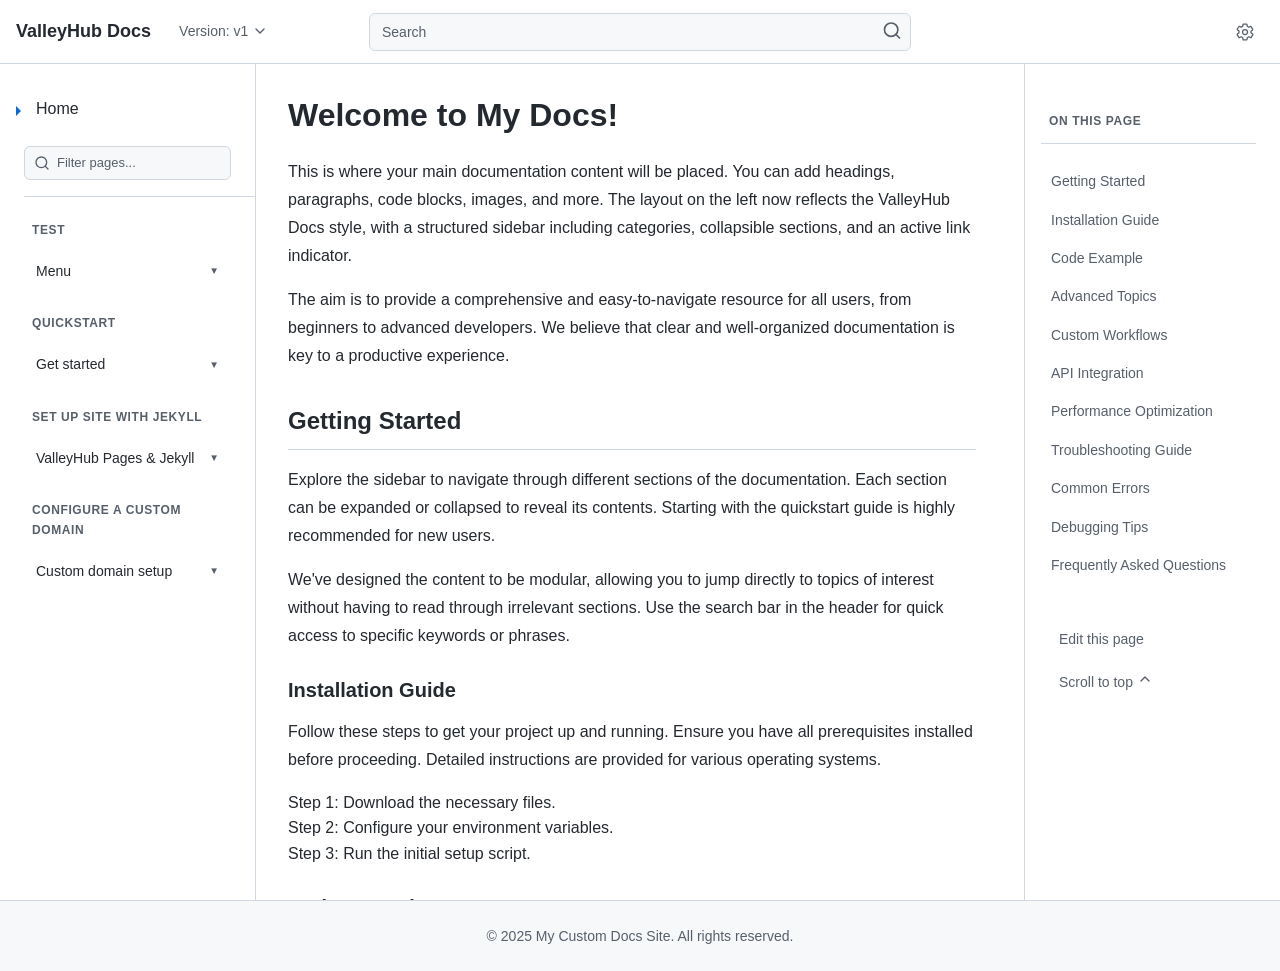
==== commit 4cedf838: "Update index.html test" ====
--- a/index.html
+++ b/index.html
@@ -25,7 +25,7 @@
                             <line x1="3" y1="18" x2="21" y2="18"></line>
                         </svg>
                     </button>
-                    <a href="/" class="site-logo">GitHub Docs</a>
+                    <a href="/" class="site-logo">ValleyHub Docs</a>
                     <div class="header-version-selector">
                         <span>Version: v1</span>
                         <svg viewBox="0 0 24 24" width="16" height="16" stroke="currentColor" stroke-width="2" fill="none" stroke-linecap="round" stroke-linejoin="round">
@@ -136,7 +136,7 @@
                     <ul>
                         <li class="sidebar-section">
                             <details>
-                                <summary class="sidebar-section-title">GitHub Pages & Jekyll</summary>
+                                <summary class="sidebar-section-title">ValleyHub Pages & Jekyll</summary>
                                 <ul class="sidebar-subsection-list">
                                     <li><a href="#" class="sidebar-link">Create site with Jekyll</a></li>
                                     <li><a href="#" class="sidebar-link">Test site locally with Jekyll</a></li>
@@ -168,7 +168,7 @@
 
             <main class="main-content">
                 <h1 id="welcome-to-my-docs">Welcome to My Docs!</h1>
-                <p>This is where your main documentation content will be placed. You can add headings, paragraphs, code blocks, images, and more. The layout on the left now reflects the GitHub Docs style, with a structured sidebar including categories, collapsible sections, and an active link indicator.</p>
+                <p>This is where your main documentation content will be placed. You can add headings, paragraphs, code blocks, images, and more. The layout on the left now reflects the ValleyHub Docs style, with a structured sidebar including categories, collapsible sections, and an active link indicator.</p>
                 <p>The aim is to provide a comprehensive and easy-to-navigate resource for all users, from beginners to advanced developers. We believe that clear and well-organized documentation is key to a productive experience.</p>
                 
                 <h2 id="getting-started">Getting Started</h2>
@@ -192,7 +192,7 @@
                 greet('World');
 
                 // Another example with a different name
-                greet('GitHub Docs User');
+                greet('ValleyHub Docs User');
                 </code></pre>
                 <p>Code blocks are formatted for readability and can be easily copied. Pay attention to syntax highlighting for different languages.</p>
 
@@ -225,7 +225,7 @@
                 <p>If you don't find your answer here, feel free to reach out to our support team or browse the community forums. We're here to help!</p>
 
                 <a href="YOUR_GITHUB_EDIT_URL_HERE" class="edit-page-link" target="_blank">
-                    Edit this page on GitHub
+                    Edit this page.
                 </a>
 
             </main>
--- a/style.css
+++ b/style.css
@@ -292,6 +292,13 @@
     font-size: 14px;
     line-height: 20px;
     transition: border-color 0.2s ease-in-out;
+        flex-grow: 1;
+        flex-shrink: 1;
+        max-width: 800px;
+        margin: 0 16px;
+        position: relative;
+        display: flex;
+        align-items: center;
 }
 
 .header-search input::placeholder {
@@ -306,16 +313,18 @@
 
 .header-search .search-button {
     position: absolute;
-    right: 8px;
+    right: 25px;
     top: 50%;
     transform: translateY(-50%);
     color: var(--color-text-secondary);
     pointer-events: none;
+    
 }
 
 .header-search .search-button::before {
   /*  content: '🔍';  Simple magnifying glass emoji as placeholder */
     font-size: 16px;
+    
 }
 
 /* Version Selector */
@@ -556,7 +565,8 @@
     flex-grow: 1;
     flex-shrink: 1;
     min-width: 0;
-    padding: 32px 48px 32px 32px;
+    /* Add extra padding-bottom to ensure last headings can be scrolled past the activation point */
+    padding: 32px 48px 50vh 32px;
     background-color: var(--color-bg-primary);
     overflow-y: auto;
 }
@@ -773,6 +783,7 @@
 
     .header-search {
         flex-grow: 1;
+        flex-shrink: 1;
         max-width: none;
         margin: 0 4px;
     }
@@ -872,5 +883,8 @@
         padding: 12px;
     }
 
-   
-}
+
+
+
+    
+}
